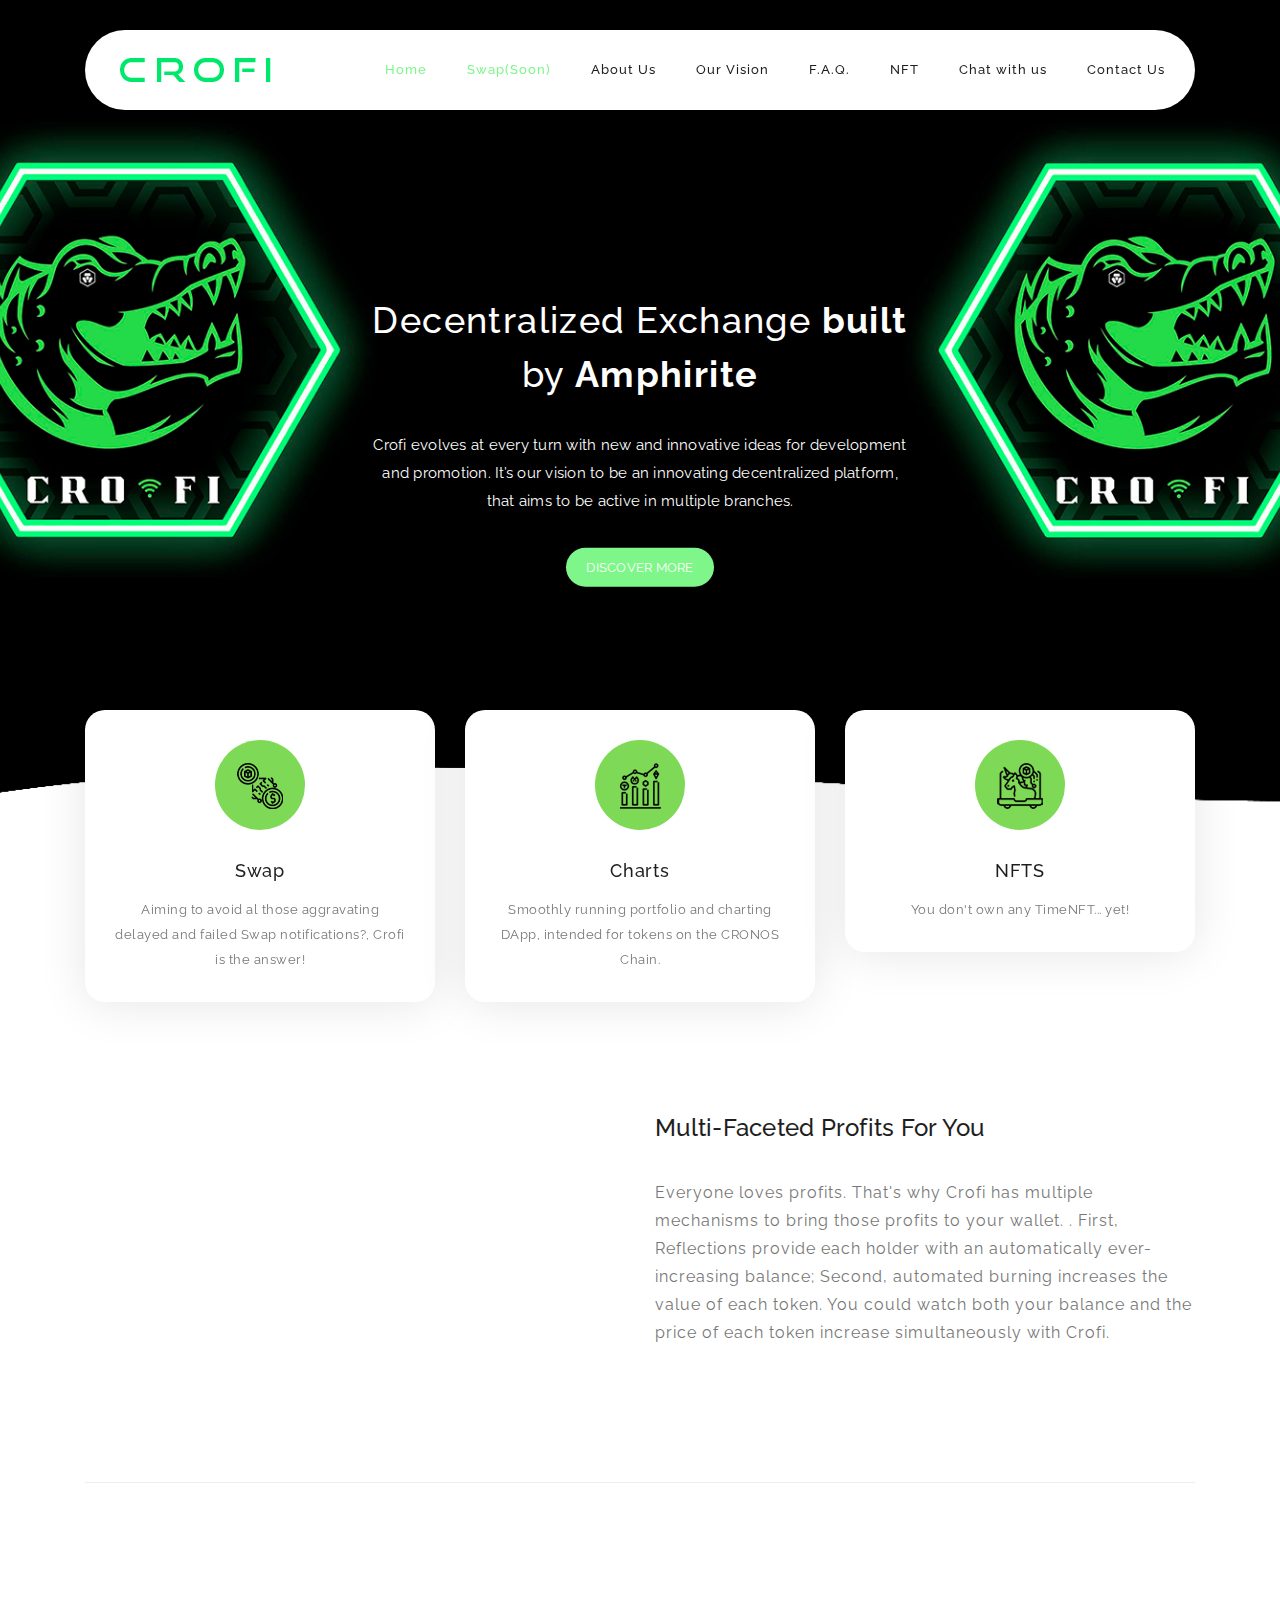
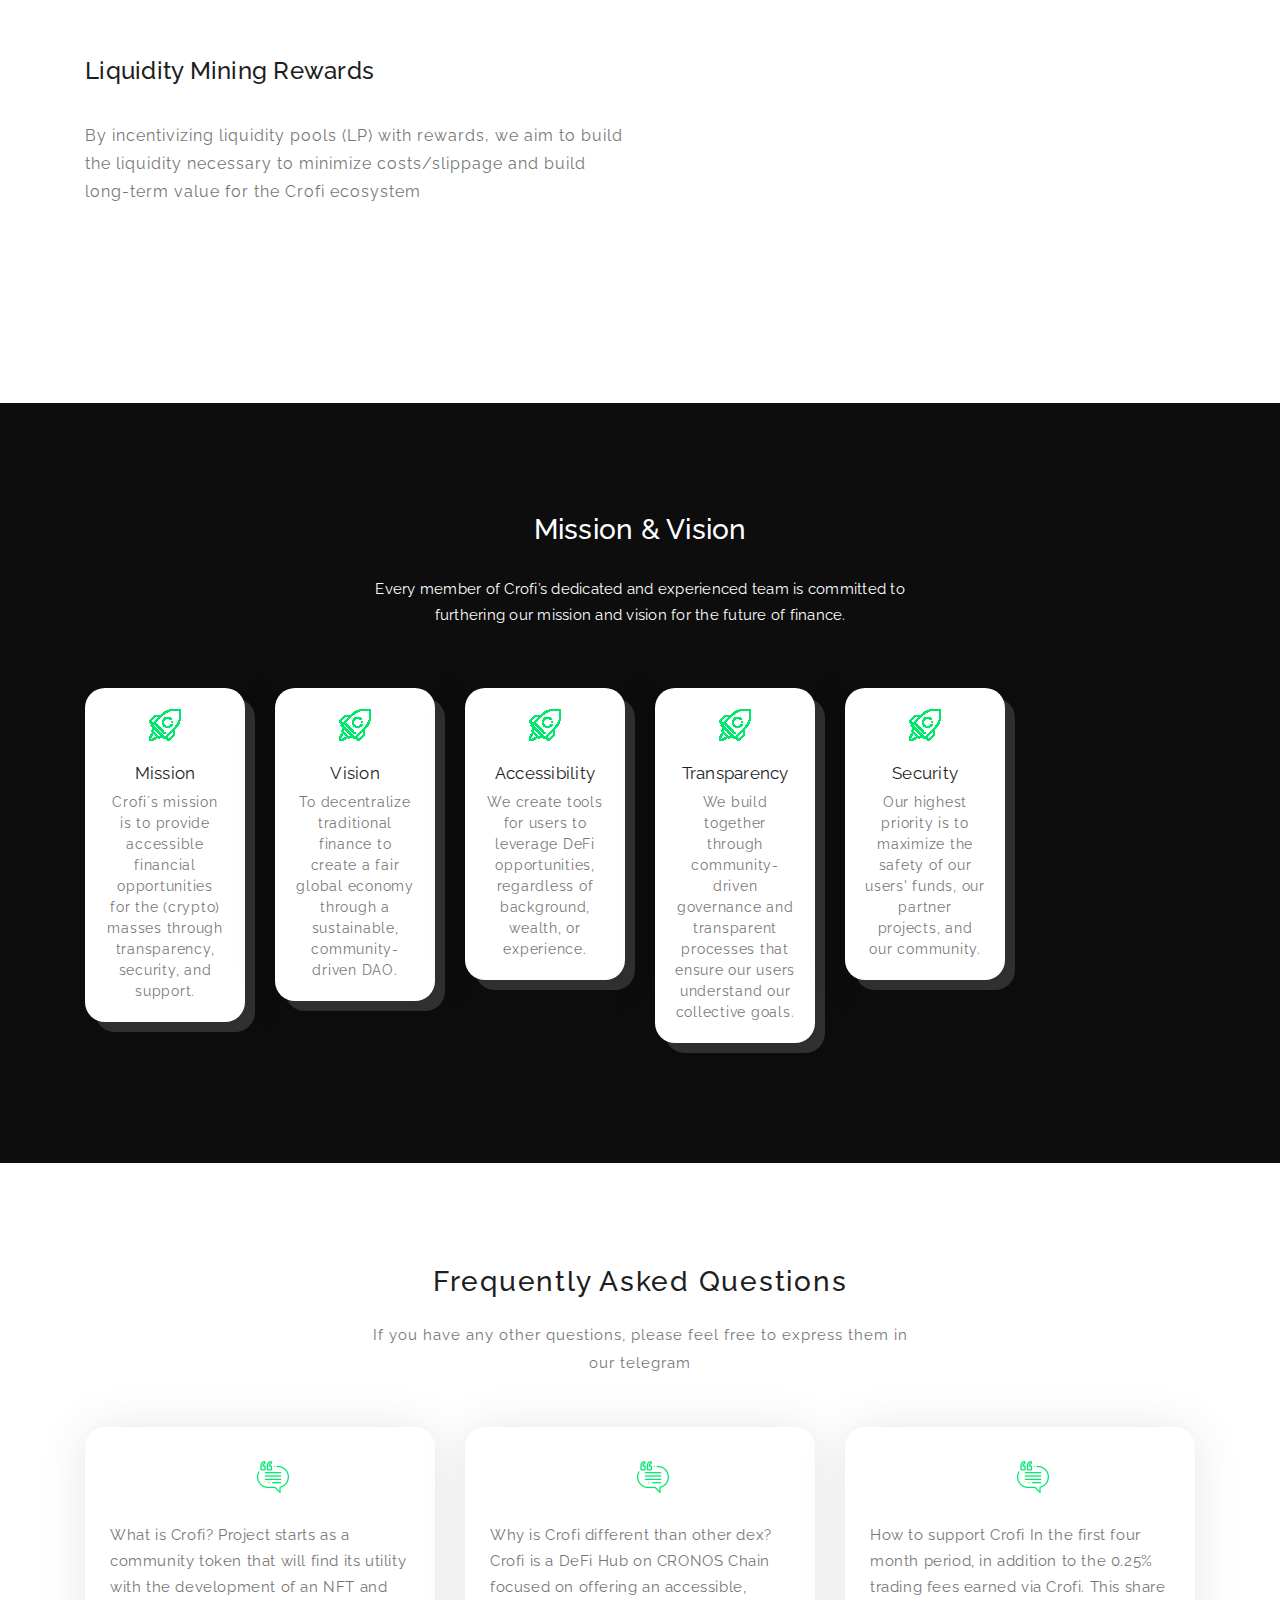
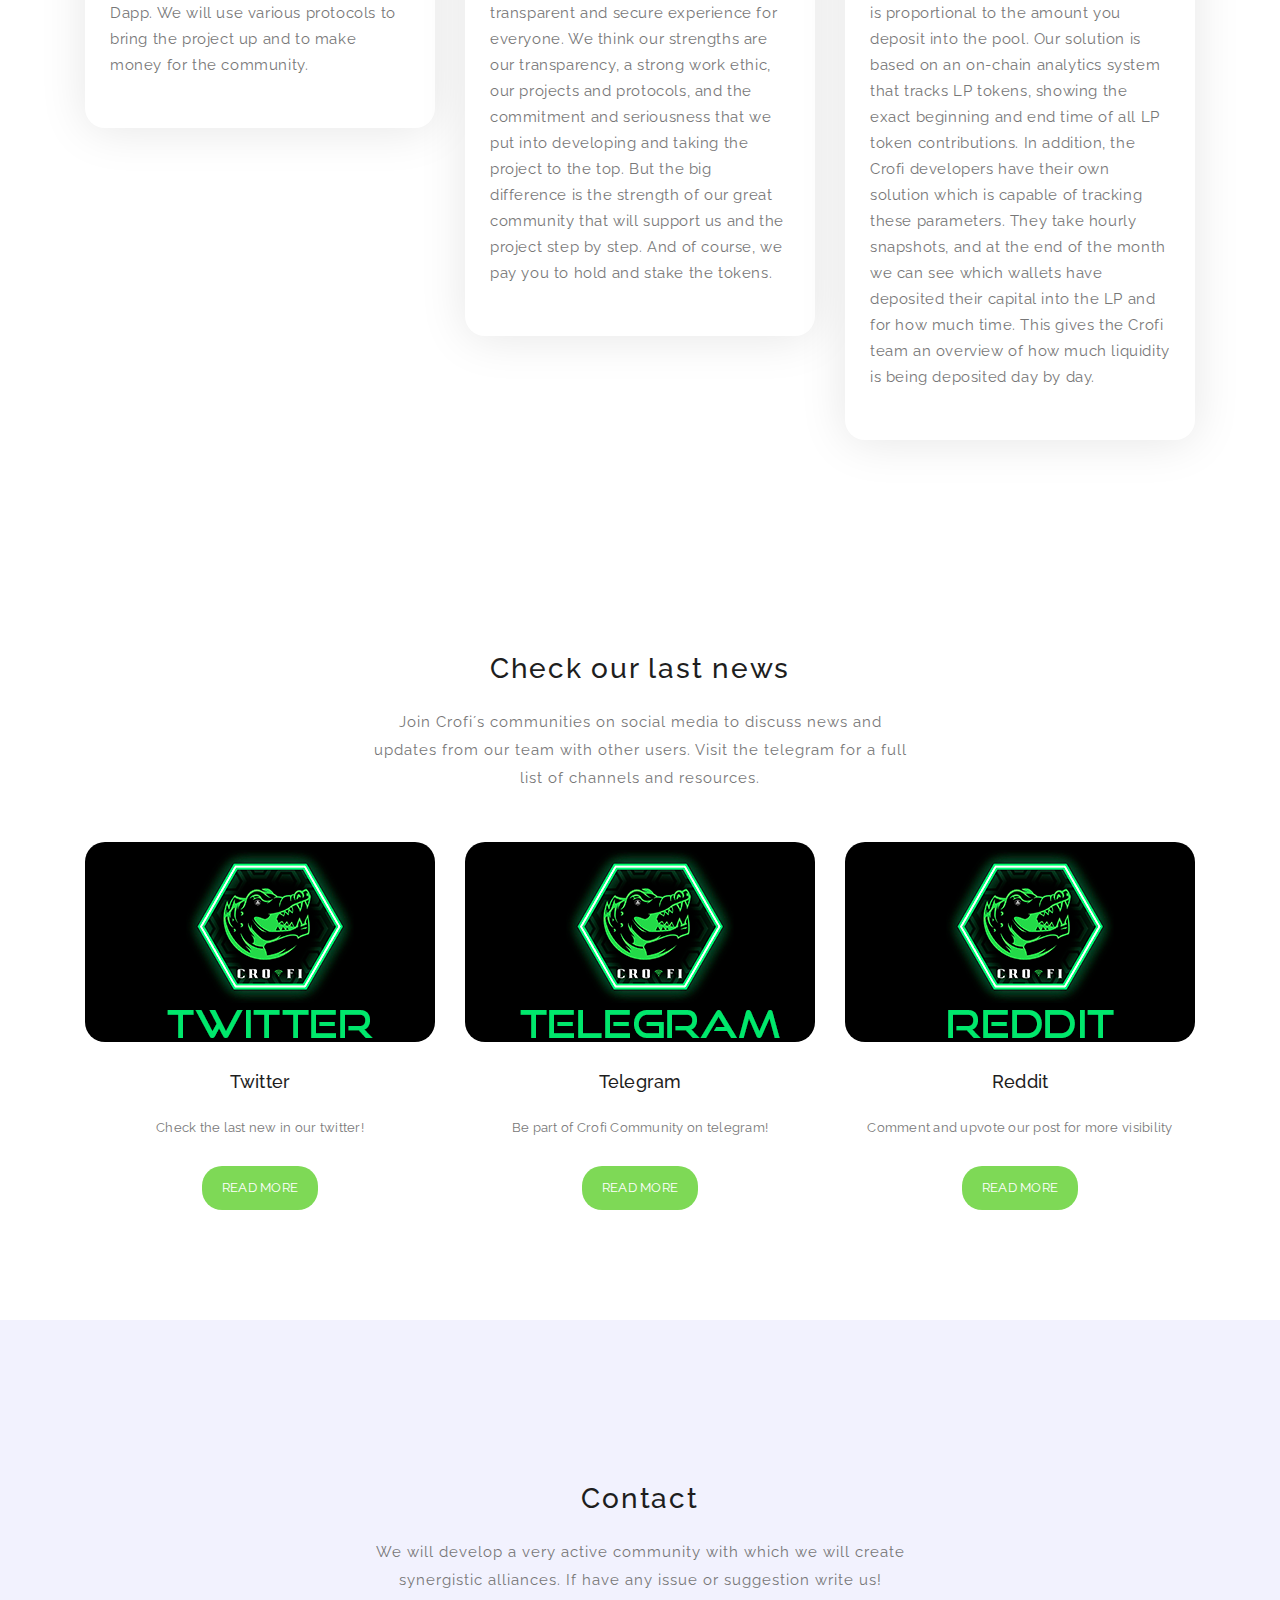
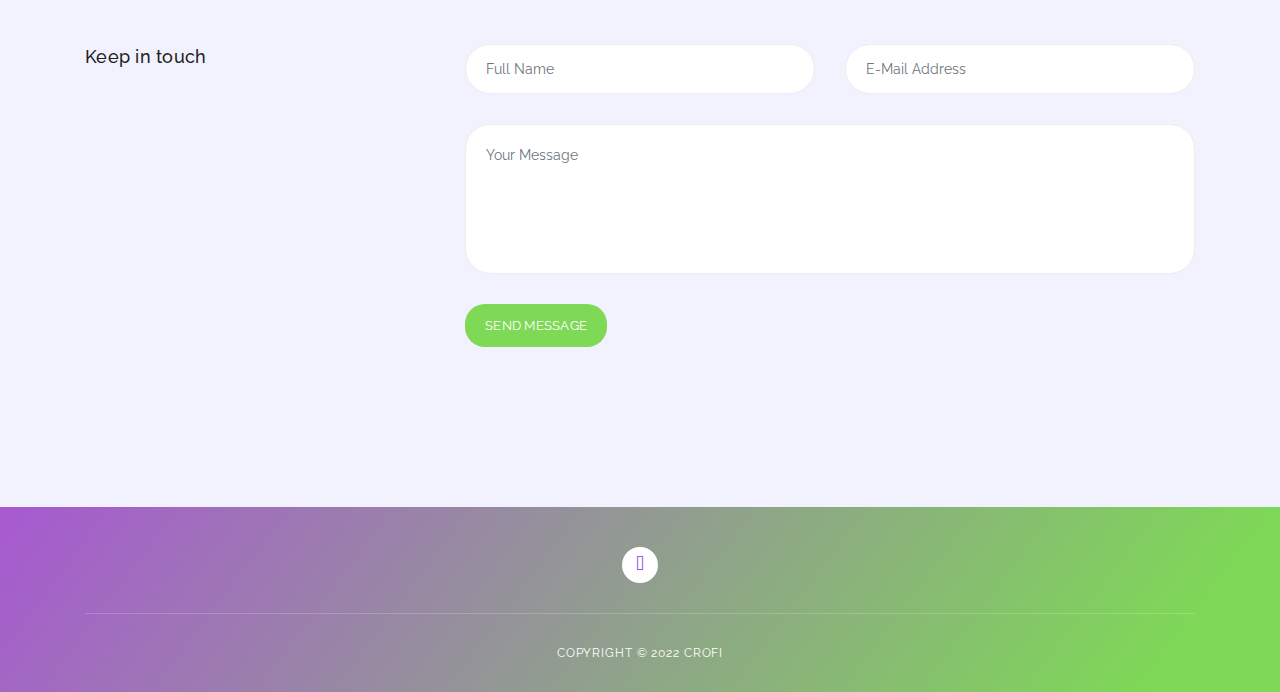
==== index.html @ 54e71025 "Add files via upload" ====
<!DOCTYPE html>
<html lang="en">

  <meta http-equiv="content-type" content="text/html;charset=UTF-8" />
<head>

    <meta charset="utf-8">
    <meta name="viewport" content="width=device-width, initial-scale=1, shrink-to-fit=no">
    <meta name="description" content="">
    <meta name="author" content="">
    <link href="https://fonts.googleapis.com/css?family=Raleway:100,300,400,500,700,900" rel="stylesheet">

    <title>CROFI $CRO DEFI HUB</title>

    <!-- Additional CSS Files -->
    <link rel="stylesheet" type="text/css" href="assets/css/bootstrap.min.css">

    <link rel="stylesheet" type="text/css" href="assets/css/font-awesome.css">

    <link rel="stylesheet" href="assets/css/templatemo-softy-pinko.css">

    </head>
    
    <body>
    
    <!-- ***** Preloader Start ***** -->
    <div id="preloader">
        <div class="jumper">
            <div></div>
            <div></div>
            <div></div>
        </div>
    </div>  
    <!-- ***** Preloader End ***** -->
    
    
    <!-- ***** Header Area Start ***** -->
    <header class="header-area header-sticky">
        <div class="container">
            <div class="row">
                <div class="col-12">
                    <nav class="main-nav">
                        <!-- ***** Logo Start ***** -->
                        <a href="#" class="logo">
                            <img src="assets/images/logo.png" alt="Softy Pinko"/>
                        </a>
                        <!-- ***** Logo End ***** -->
                        <!-- ***** Menu Start ***** -->
                        <ul class="nav">
                            <li><a href="#welcome" class="active">Home</a></li>
							<li><a href="" class="active">Swap(Soon)</a></li>
                            <li><a href="#features">About Us</a></li>
                            <li><a href="#work-process">Our Vision</a></li>
                            <li><a href="#testimonials">F.A.Q.</a></li>
                            <li><a href="#blog">NFT</a></li>
							<li><a href="https://t.me/crofiofficial">Chat with us</a></li>
                            <li><a href="#contact-us">Contact Us</a></li>
                                                   </ul>
                        <a class='menu-trigger'>
                            <span>Menu</span>
                        </a>
                        <!-- ***** Menu End ***** -->
                    </nav>
                </div>
            </div>
        </div>
    </header>
    <!-- ***** Header Area End ***** -->

    <!-- ***** Welcome Area Start ***** -->
    <div class="welcome-area" id="welcome">

        <!-- ***** Header Text Start ***** -->
        <div class="header-text">
            <div class="container">
                <div class="row">
                    <div class="offset-xl-3 col-xl-6 offset-lg-2 col-lg-8 col-md-12 col-sm-12">
                        <h1>Decentralized Exchange <strong>built</strong><br>by <strong>Amphirite</strong></h1>
                        <p>Crofi evolves at every turn with new and innovative ideas for development and promotion.
                        It’s our vision to be an innovating decentralized platform, that aims to be active in multiple branches.</p>
                        <a href="#features" class="main-button-slider">Discover More</a>
                    </div>
                </div>
            </div>
        </div>
        <!-- ***** Header Text End ***** -->
    </div>
    <!-- ***** Welcome Area End ***** -->

    <!-- ***** Features Small Start ***** -->
    <section class="section home-feature">
        <div class="container">
            <div class="row">
                <div class="col-lg-12">
                    <div class="row">
                        <!-- ***** Features Small Item Start ***** -->
                        <div class="col-lg-4 col-md-6 col-sm-6 col-12" data-scroll-reveal="enter bottom move 50px over 0.6s after 0.2s">
                            <div class="features-small-item">
                                <div class="icon">
                                    <i><img src="assets/images/featured-item-01.png" alt=""></i>
                                </div>
                                <h5 class="features-title">Swap</h5>
                                <p>Aiming to avoid al those aggravating delayed and failed Swap notifications?, Crofi is the answer!</p>
                            </div>
                        </div>
                        <!-- ***** Features Small Item End ***** -->

                        <!-- ***** Features Small Item Start ***** -->
                        <div class="col-lg-4 col-md-6 col-sm-6 col-12" data-scroll-reveal="enter bottom move 50px over 0.6s after 0.4s">
                            <div class="features-small-item">
                                <div class="icon">
                                    <i><img src="assets/images/2.png" alt=""></i>
                                </div>
                                <h5 class="features-title">Charts</h5>
                                <p>Smoothly running portfolio and charting DApp, intended for tokens on the CRONOS Chain.</p>
                            </div>
                        </div>
                        <!-- ***** Features Small Item End ***** -->

                        <!-- ***** Features Small Item Start ***** -->
                        <div class="col-lg-4 col-md-6 col-sm-6 col-12" data-scroll-reveal="enter bottom move 50px over 0.6s after 0.6s">
                            <div class="features-small-item">
                                <div class="icon">
                                    <i><img src="assets/images/featured-item-03.png" alt=""></i>
                                </div>
                                <h5 class="features-title">NFTS</h5>
                                <p>You don't own any TimeNFT... yet!</p>
                            </div>
                        </div>
                        <!-- ***** Features Small Item End ***** -->
                    </div>
                </div>
            </div>
        </div>
    </section>
    <!-- ***** Features Small End ***** -->

    <!-- ***** Features Big Item Start ***** -->
    <section class="section padding-top-70 padding-bottom-0" id="features">
        <div class="container">
            <div class="row">
                <div class="col-lg-5 col-md-12 col-sm-12 align-self-center" data-scroll-reveal="enter left move 30px over 0.6s after 0.4s">
                    <img src="assets/images/left-image.png" class="rounded img-fluid d-block mx-auto" alt="App">
                </div>
                <div class="col-lg-1"></div>
                <div class="col-lg-6 col-md-12 col-sm-12 align-self-center mobile-top-fix">
                    <div class="left-heading">
                        <h2 class="section-title">Multi-Faceted Profits For You</h2>
                    </div>
                    <div class="left-text">
                        <p>Everyone loves profits.
                            That's why Crofi has multiple mechanisms to bring those profits to your wallet. .
                            First, Reflections provide each holder with an automatically ever-increasing balance; Second, automated burning increases the value of each token. You could watch both your balance and the price of each token increase simultaneously with Crofi.</p>
                    </div>
                </div>
            </div>
            <div class="row">
                <div class="col-lg-12">
                    <div class="hr"></div>
                </div>
            </div>
        </div>
    </section>
    <!-- ***** Features Big Item End ***** -->

    <!-- ***** Features Big Item Start ***** -->
    <section class="section padding-bottom-100">
        <div class="container">
            <div class="row">
                <div class="col-lg-6 col-md-12 col-sm-12 align-self-center mobile-bottom-fix">
                    <div class="left-heading">
                        <h2 class="section-title">Liquidity Mining Rewards</h2>
                    </div>
                    <div class="left-text">
                        <p>By incentivizing liquidity pools (LP) with rewards, we aim to build the liquidity necessary to minimize costs/slippage and build long-term value for the Crofi ecosystem</p>
                    </div>
                </div>
                <div class="col-lg-1"></div>
                <div class="col-lg-5 col-md-12 col-sm-12 align-self-center mobile-bottom-fix-big" data-scroll-reveal="enter right move 30px over 0.6s after 0.4s">
                    <img src="assets/images/right-image.png" class="rounded img-fluid d-block mx-auto" alt="App">
                </div>
            </div>
        </div>
    </section>
    <!-- ***** Features Big Item End ***** -->

    <!-- ***** Home Parallax Start ***** -->
    <section class="mini" id="work-process">
        <div class="mini-content">
            <div class="container">
                <div class="row">
                    <div class="offset-lg-3 col-lg-6">
                        <div class="info">
                            <h1>Mission & Vision</h1>
                            <p>Every member of Crofi’s dedicated and experienced team is committed to furthering our mission and vision for the future of finance. </p>
                        </div>
                    </div>
                </div>

                <!-- ***** Mini Box Start ***** -->
                <div class="row">
                    <div class="col-lg-2 col-md-3 col-sm-6 col-6">
                        <a href="#" class="mini-box">
                            <i><img src="assets/images/work-process-item-01.png" alt=""></i>
                            <strong>Mission</strong>
                            <span>Crofi´s mission is to provide accessible financial opportunities for the (crypto) masses through transparency, security, and support. </span>
                        </a>
                    </div>
                    <div class="col-lg-2 col-md-3 col-sm-6 col-6">
                        <a href="#" class="mini-box">
                            <i><img src="assets/images/work-process-item-01.png" alt=""></i>
                            <strong>Vision</strong>
                            <span>To decentralize traditional finance to create a fair global economy through a sustainable, community-driven DAO. </span>
                        </a>
                    </div>
                    <div class="col-lg-2 col-md-3 col-sm-6 col-6">
                        <a href="#" class="mini-box">
                            <i><img src="assets/images/work-process-item-01.png" alt=""></i>
                            <strong>Accessibility</strong>
                            <span>We create tools for users to leverage DeFi opportunities, regardless of background, wealth, or experience.</span>
                        </a>
                    </div>
                    <div class="col-lg-2 col-md-3 col-sm-6 col-6">
                        <a href="#" class="mini-box">
                            <i><img src="assets/images/work-process-item-01.png" alt=""></i>
                            <strong>Transparency</strong>
                            <span>We build together through community-driven governance and transparent processes that ensure our users understand our collective goals.</span>
                        </a>
                    </div>
                    <div class="col-lg-2 col-md-3 col-sm-6 col-6">
                        <a href="#" class="mini-box">
                            <i><img src="assets/images/work-process-item-01.png" alt=""></i>
                            <strong>Security</strong>
                            <span>Our highest priority is to maximize the safety of our users' funds, our partner projects, and our community.</span>
                        </a>
                    </div>
                </div>
                <!-- ***** Mini Box End ***** -->
            </div>
        </div>
    </section>
    <!-- ***** Home Parallax End ***** -->

    <!-- ***** Testimonials Start ***** -->
    <section class="section" id="testimonials">
        <div class="container">
            <!-- ***** Section Title Start ***** -->
            <div class="row">
                <div class="col-lg-12">
                    <div class="center-heading">
                        <h2 class="section-title">Frequently Asked Questions</h2>
                    </div>
                </div>
                <div class="offset-lg-3 col-lg-6">
                    <div class="center-text">
                        <p>If you have any other questions, please feel free to express them in our telegram</p>
                    </div>
                </div>
            </div>
            <!-- ***** Section Title End ***** -->

            <div class="row">
                <!-- ***** Testimonials Item Start ***** -->
                <div class="col-lg-4 col-md-6 col-sm-12">
                    <div class="team-item">
                        <div class="team-content">
                            <i><img src="assets/images/testimonial-icon.png" alt=""></i>
                            <p>What is Crofi?
                            Project starts as a community token that will find its utility with the development of an NFT and Dapp.
                            We will use various protocols to bring the project up and to make money for the community.
                            </p>
                        </div>
                    </div>
                </div>
                <!-- ***** Testimonials Item End ***** -->
                
                <!-- ***** Testimonials Item Start ***** -->
                <div class="col-lg-4 col-md-6 col-sm-12">
                    <div class="team-item">
                        <div class="team-content">
                            <i><img src="assets/images/testimonial-icon.png" alt=""></i>
                            <p>Why is Crofi different than other dex?
                            Crofi is a DeFi Hub on CRONOS Chain focused on offering an accessible, transparent and secure experience for everyone.
                            We think our strengths are our transparency, a strong work ethic, our projects and protocols, and the commitment and seriousness that we put into developing and taking the project to the top. But the big difference is the strength of our great community that will support us and the project step by step. And of course, we pay you to hold and stake the tokens.</p>
                        </div>
                    </div>
                </div>
                <!-- ***** Testimonials Item End ***** -->
                
                <!-- ***** Testimonials Item Start ***** -->
                <div class="col-lg-4 col-md-6 col-sm-12">
                    <div class="team-item">
                        <div class="team-content">
                            <i><img src="assets/images/testimonial-icon.png" alt=""></i>
                            <p>How to support Crofi
                            In the first four month period, in addition to the 0.25% trading fees earned via Crofi. This share is proportional to the amount you deposit into the pool.
Our solution is based on an on-chain analytics system that tracks LP tokens, showing the exact beginning and end time of all LP token contributions.
In addition, the Crofi developers have their own solution which is capable of tracking these parameters.
They take hourly snapshots, and at the end of the month we can see which wallets have deposited their capital into the LP and for how much time.
This gives the Crofi team an overview of how much liquidity is being deposited day by day.
                            </p>
                        </div>
                    </div>
                </div>
                <!-- ***** Testimonials Item End ***** -->
            </div>
        </div>
    </section>
    <!-- ***** Testimonials End ***** -->


    <!-- ***** Counter Parallax Start ***** 
    <section class="counter">
        <div class="content">
            <div class="container">
                <div class="row">
                    <div class="col-lg-3 col-md-6 col-sm-12">
                        <div class="count-item decoration-bottom">
                            <strong>14000</strong>
                            <span>and more transactions on day 1</span>
                        </div>
                    </div>
                    <div class="col-lg-3 col-md-6 col-sm-12">
                        <div class="count-item decoration-top">
                            <strong>3700</strong>
                            <span>and more Users Daily launch</span>
                        </div>
                    </div>
                    <div class="col-lg-3 col-md-6 col-sm-12">
                        <div class="count-item decoration-bottom">
                            <strong>100</strong>
                            <span>and more supported projects</span>
                        </div>
                    </div>
                    <div class="col-lg-3 col-md-6 col-sm-12">
                        <div class="count-item">
                            <strong>49</strong>
                            <span>LP creted</span>
                        </div>
                    </div>
                </div>
            </div>
        </div>
    </section> -->
    <!-- ***** Counter Parallax End ***** -->   

    <!-- ***** Blog Start ***** -->
    <section class="section" id="blog">
        <div class="container">
            <!-- ***** Section Title Start ***** -->
            <div class="row">
                <div class="col-lg-12">
                    <div class="center-heading">
                        <h2 class="section-title">Check our last news</h2>
                    </div>
                </div>
                <div class="offset-lg-3 col-lg-6">
                    <div class="center-text">
                        <p>Join Crofi´s communities on social media to discuss news and updates from our team with other users. Visit the telegram for a full list of channels and resources.</p>
                    </div>
                </div>
            </div>
            <!-- ***** Section Title End ***** -->

            <div class="row">
                <div class="col-lg-4 col-md-6 col-sm-12">
                    <div class="blog-post-thumb">
                        <div class="img">
                            <img src="assets/images/blog-item-01.png" alt="">
                        </div>
                        <div class="blog-content">
                            <h3>
                                <a href="#">Twitter</a>
                            </h3>
                            <div class="text">
                               Check the last new in our twitter!
                            </div>
                            <a href="#" class="main-button">Read More</a>
                        </div>
                    </div>
                </div>
                <div class="col-lg-4 col-md-6 col-sm-12">
                    <div class="blog-post-thumb">
                        <div class="img">
                            <img src="assets/images/blog-item-02.png" alt="">
                        </div>
                        <div class="blog-content">
                            <h3>
                                <a href="#">Telegram</a>
                            </h3>
                            <div class="text">
                                Be part of Crofi Community on telegram!
                            </div>
                            <a href="#" class="main-button">Read More</a>
                        </div>
                    </div>
                </div>
                <div class="col-lg-4 col-md-6 col-sm-12">
                    <div class="blog-post-thumb">
                        <div class="img">
                            <img src="assets/images/blog-item-03.png" alt="">
                        </div>
                        <div class="blog-content">
                            <h3>
                                <a href="#">Reddit</a>
                            </h3>
                            <div class="text">
                                Comment and upvote our post for more visibility
                            </div>
                            <a href="#" class="main-button">Read More</a>
                        </div>
                    </div>
                </div>
            </div>
        </div>
    </section>
    <!-- ***** Blog End ***** -->

    <!-- ***** Contact Us Start ***** -->
    <section class="section colored" id="contact-us">
        <div class="container">
            <!-- ***** Section Title Start ***** -->
            <div class="row">
                <div class="col-lg-12">
                    <div class="center-heading">
                        <h2 class="section-title">Contact</h2>
                    </div>
                </div>
                <div class="offset-lg-3 col-lg-6">
                    <div class="center-text">
                        <p>We will develop a very active community with which we will create synergistic alliances. If have any issue or suggestion write us!
                        </p>
                    </div>
                </div>
            </div>
            <!-- ***** Section Title End ***** -->

            <div class="row">
                <!-- ***** Contact Text Start ***** -->
                <div class="col-lg-4 col-md-6 col-sm-12">
                    <h5 class="margin-bottom-30">Keep in touch</h5>
                </div>
                <!-- ***** Contact Text End ***** -->

                <!-- ***** Contact Form Start ***** -->
                <div class="col-lg-8 col-md-6 col-sm-12">
                    <div class="contact-form">
                        <form id="contact" action="#" method="get">
                          <div class="row">
                            <div class="col-lg-6 col-md-12 col-sm-12">
                              <fieldset>
                                <input name="name" type="text" class="form-control" id="name" placeholder="Full Name" required="">
                              </fieldset>
                            </div>
                            <div class="col-lg-6 col-md-12 col-sm-12">
                              <fieldset>
                                <input name="email" type="email" class="form-control" id="email" placeholder="E-Mail Address" required="">
                              </fieldset>
                            </div>
                            <div class="col-lg-12">
                              <fieldset>
                                <textarea name="message" rows="6" class="form-control" id="message" placeholder="Your Message" required=""></textarea>
                              </fieldset>
                            </div>
                            <div class="col-lg-12">
                              <fieldset>
                                <button type="submit" id="form-submit" class="main-button">Send Message</button>
                              </fieldset>
                            </div>
                          </div>
                        </form>
                    </div>
                </div>
                <!-- ***** Contact Form End ***** -->
            </div>
        </div>
    </section>
    <!-- ***** Contact Us End ***** -->
    
    <!-- ***** Footer Start ***** -->
    <footer>
        <div class="container">
            <div class="row">
                <div class="col-lg-12 col-md-12 col-sm-12">
                    <ul class="social">
                        <li><a href="https://t.me/crofiofficial"><i class="fa fa-telegram"></i></a></li>
                        
                    </ul>
                </div>
            </div>
            <div class="row">
                <div class="col-lg-12">
                    <p class="copyright">Copyright &copy; 2022 CROFI </p>
                </div>
            </div>
        </div>
    </footer>
    
    <!-- jQuery -->
    <script src="assets/js/jquery-2.1.0.min.js"></script>

    <!-- Bootstrap -->
    <script src="assets/js/popper.js"></script>
    <script src="assets/js/bootstrap.min.js"></script>

    <!-- Plugins -->
    <script src="assets/js/scrollreveal.min.js"></script>
    <script src="assets/js/waypoints.min.js"></script>
    <script src="assets/js/jquery.counterup.min.js"></script>
    <script src="assets/js/imgfix.min.js"></script> 
    
    <!-- Global Init -->
    <script src="assets/js/custom.js"></script>

  </body>


</html>
---- assets/css/templatemo-softy-pinko.css ----
/*

Softy Pinko

https://templatemo.com/tm-535-softy-pinko

*/
/* ---------------------------------------------
Table of contents
------------------------------------------------
01. font & reset css
02. reset
03. global styles
04. header
05. welcome
06. features
07. team
08. pricing
09. blog
10. contact
11. footer
12. preloader

--------------------------------------------- */
/* 
---------------------------------------------
font & reset css
--------------------------------------------- 
*/
@import url("https://fonts.googleapis.com/css?family=Raleway:100,300,400,500,700,900");
/* 
---------------------------------------------
reset
--------------------------------------------- 
*/
html, body, div, span, applet, object, iframe, h1, h2, h3, h4, h5, h6, p, blockquote, div
pre, a, abbr, acronym, address, big, cite, code, del, dfn, em, font, img, ins, kbd, q,
s, samp, small, strike, strong, sub, sup, tt, var, b, u, i, center, dl, dt, dd, ol, ul, li,
figure, header, nav, section, article, aside, footer, figcaption {
  margin: 0;
  padding: 0;
  border: 0;
  outline: 0;
}

.clearfix:after {
  content: ".";
  display: block;
  clear: both;
  visibility: hidden;
  line-height: 0;
  height: 0;
}

.clearfix {
  display: inline-block;
}

html[xmlns] .clearfix {
  display: block;
}

* html .clearfix {
  height: 1%;
}

ul, li {
  padding: 0;
  margin: 0;
  list-style: none;
}

header, nav, section, article, aside, footer, hgroup {
  display: block;
}

* {
  box-sizing: border-box;
}

html, body {
  font-family: "Raleway", sans-serif;
  font-weight: 400;
  background-color: #fff;
  font-size: 16px;
  -ms-text-size-adjust: 100%;
  -webkit-font-smoothing: antialiased;
  -moz-osx-font-smoothing: grayscale;
}

a {
  text-decoration: none !important;
}

h1, h2, h3, h4, h5, h6 {
  margin-top: 0px;
  margin-bottom: 0px;
}

ul {
  margin-bottom: 0px;
}

/* 
---------------------------------------------
global styles
--------------------------------------------- 
*/
html,
body {
  background: #fff;
  font-family: "Raleway", sans-serif;
}

::selection {
  background: #7ff689;
  color: #fff;
}

::-moz-selection {
  background: #7ff689;
  color: #fff;
}

.section {
  position: relative;
  padding-top: 100px;
  padding-bottom: 80px;
}

.section.colored {
  background: #f2f2fe;
}

.hr {
  bottom: 0px;
  width: 100%;
  height: 1px;
  margin-top: 100px;
  border-bottom: 1px solid #eee;
}

.left-heading.light .section-title {
  color: #ffffff;
}

.left-heading .section-title {
  font-weight: 500;
  font-size: 24px;
  line-height: 42px;
  color: #1e1e1e;
  letter-spacing: 0.25px;
  margin-bottom: 30px;
  position: relative;
}

.center-heading {
  text-align: center;
}

.center-heading .section-title {
  font-weight: 500;
  font-size: 28px;
  color: #1e1e1e;
  letter-spacing: 1.75px;
  line-height: 38px;
  margin-bottom: 20px;
}

.center-heading.colored .section-title {
  color: #ffffff;
}

.center-text {
  text-align: center;
  font-weight: 400;
  font-size: 16px;
  color: #777;
  line-height: 28px;
  letter-spacing: 1px;
  margin-bottom: 50px;
}

.center-text.colored {
  color: #fff;
}

.center-text p {
  font-size: 15px;
  color: #777;
  margin-bottom: 30px;
}

.left-text {
  font-weight: 400;
  font-size: 16px;
  color: #777;
  line-height: 28px;
  letter-spacing: 1px;
}

.left-text.light {
  color: #fff;
}

.left-text p {
  margin-bottom: 30px;
}

.left-text p.dark {
  color: #3B566E;
}

.padding-bottom-top-60 {
  padding-top: 60px !important;
  padding-bottom: 60px !important;
}

.padding-bottom-80 {
  padding-bottom: 80px !important;
}

.padding-bottom-100 {
  padding-bottom: 100px !important;
}

.border-bottom {
  border-bottom: 1px solid #eee !important;
}

.mbottom-30 {
  margin-bottom: 30px !important;
}

.align-self-center {
  -ms-flex-item-align: center !important;
  align-self: center !important;
}

.align-self-bottom {
  -ms-flex-item-align: flex-end !important;
  align-self: flex-end !important;
}

.padding-bottom-0 {
  padding-bottom: 0px !important;
}

.padding-top-0 {
  padding-top: 0px !important;
}

.padding-top-80 {
  padding-top: 80px !important;
}

.padding-top-70 {
  padding-top: 70px !important;
}

.padding-top-20 {
  padding-top: 20px !important;
}

.margin-bottom-0 {
  margin-bottom: 0px !important;
}

.margin-bottom-30 {
  margin-bottom: 30px !important;
}

.margin-top-30 {
  margin-top: 30px !important;
}

.margin-top-15 {
  margin-top: 15px !important;
}

.margin-bottom-45 {
  margin-bottom: 45px !important;
}

.margin-bottom-20 {
  margin-bottom: 20px !important;
}

.margin-bottom-60 {
  margin-bottom: 60px !important;
}

.margin-bottom-100 {
  margin-bottom: 100px !important;
}

@media (max-width: 991px) {
  html, body {
    overflow-x: hidden;
  }
  .mobile-top-fix {
    margin-top: 30px;
    margin-bottom: 0px;
  }
  .mobile-bottom-fix {
    margin-bottom: 30px;
  }
  .mobile-bottom-fix-big {
    margin-bottom: 60px;
  }
}

a.main-button-slider {
  font-size: 13px;
  border-radius: 20px;
  padding: 12px 20px;
  background-color: #7ff689;
  text-transform: uppercase;
  color: #fff;
  letter-spacing: 0.25px;
  -webkit-transition: all 0.3s ease 0s;
  -moz-transition: all 0.3s ease 0s;
  -o-transition: all 0.3s ease 0s;
  transition: all 0.3s ease 0s;
}

a.main-button-slider:hover {
  background-color: #7ed956;
}

a.main-button {
  font-size: 13px;
  border-radius: 20px;
  padding: 12px 20px;
  background-color: #7ed956;
  text-transform: uppercase;
  color: #fff;
  letter-spacing: 0.25px;
  -webkit-transition: all 0.3s ease 0s;
  -moz-transition: all 0.3s ease 0s;
  -o-transition: all 0.3s ease 0s;
  transition: all 0.3s ease 0s;
}

a.main-button:hover {
  background-color: #7ff689;
}

button.main-button {
  outline: none;
  border: none;
  cursor: pointer;
  font-size: 13px;
  border-radius: 20px;
  padding: 12px 20px;
  background-color: #7ed956;
  text-transform: uppercase;
  color: #fff;
  letter-spacing: 0.25px;
  -webkit-transition: all 0.3s ease 0s;
  -moz-transition: all 0.3s ease 0s;
  -o-transition: all 0.3s ease 0s;
  transition: all 0.3s ease 0s;
}

button.main-button:hover {
  background-color: #7ff689;
}


/* 
---------------------------------------------
header
--------------------------------------------- 
*/
.header-area {
  position: fixed;
  top: 30px;
  left: 0px;
  right: 0px;
  z-index: 100;
  height: 100px;
  -webkit-transition: all 0.3s ease 0s;
  -moz-transition: all 0.3s ease 0s;
  -o-transition: all 0.3s ease 0s;
  transition: all 0.3s ease 0s;
}

.header-area .main-nav {
  box-shadow: 0px 0px 15px rgba(0,0,0,0.1);
  border-radius: 40px;
  min-height: 80px;
  background: #fff;
}

.header-area .main-nav .logo {
  float: left;
  margin-top: 37px;
  -webkit-transition: all 0.3s ease 0s;
  -moz-transition: all 0.3s ease 0s;
  -o-transition: all 0.3s ease 0s;
  transition: all 0.3s ease 0s;
  margin-left: 30px;
}

.header-area .main-nav .logo img {
  -webkit-transition: all 0.3s ease 0s;
  -moz-transition: all 0.3s ease 0s;
  -o-transition: all 0.3s ease 0s;
  transition: all 0.3s ease 0s;
}

.header-area .main-nav .nav {
  float: right;
  margin-top: 27px;
  margin-left: 0px;
  margin-right: 30px;
  -webkit-transition: all 0.3s ease 0s;
  -moz-transition: all 0.3s ease 0s;
  -o-transition: all 0.3s ease 0s;
  transition: all 0.3s ease 0s;
  position: relative;
  z-index: 999;
}

.header-area .main-nav .nav li {
  padding-left: 20px;
  padding-right: 20px;
}

.header-area .main-nav .nav li:last-child {
  padding-right: 0px;
}

.header-area .main-nav .nav li a {
  display: block;
  font-weight: 500;
  font-size: 13px;
  color: #fff;
  -webkit-transition: all 0.3s ease 0s;
  -moz-transition: all 0.3s ease 0s;
  -o-transition: all 0.3s ease 0s;
  transition: all 0.3s ease 0s;
  height: 40px;
  line-height: 40px;
  border: transparent;
  letter-spacing: 1px;
}

.header-area .main-nav .nav li a:hover {
  color: #7ff689;
}

.header-area .main-nav .menu-trigger {
  cursor: pointer;
  display: block;
  position: absolute;
  top: 23px;
  width: 32px;
  height: 40px;
  text-indent: -9999em;
  z-index: 99;
  right: 40px;
  display: none;
}

.header-area .main-nav .menu-trigger span,
.header-area .main-nav .menu-trigger span:before,
.header-area .main-nav .menu-trigger span:after {
  -moz-transition: all 0.4s;
  -o-transition: all 0.4s;
  -webkit-transition: all 0.4s;
  transition: all 0.4s;
  background-color: #3B566E;
  display: block;
  position: absolute;
  width: 30px;
  height: 2px;
  left: 0;
}

.header-area .main-nav .menu-trigger span:before,
.header-area .main-nav .menu-trigger span:after {
  -moz-transition: all 0.4s;
  -o-transition: all 0.4s;
  -webkit-transition: all 0.4s;
  transition: all 0.4s;
  background-color: #3B566E;
  display: block;
  position: absolute;
  width: 30px;
  height: 2px;
  left: 0;
  width: 75%;
}

.header-area .main-nav .menu-trigger span:before,
.header-area .main-nav .menu-trigger span:after {
  content: "";
}

.header-area .main-nav .menu-trigger span {
  top: 16px;
}

.header-area .main-nav .menu-trigger span:before {
  -moz-transform-origin: 33% 100%;
  -ms-transform-origin: 33% 100%;
  -webkit-transform-origin: 33% 100%;
  transform-origin: 33% 100%;
  top: -10px;
  z-index: 10;
}

.header-area .main-nav .menu-trigger span:after {
  -moz-transform-origin: 33% 0;
  -ms-transform-origin: 33% 0;
  -webkit-transform-origin: 33% 0;
  transform-origin: 33% 0;
  top: 10px;
}

.header-area .main-nav .menu-trigger.active span,
.header-area .main-nav .menu-trigger.active span:before,
.header-area .main-nav .menu-trigger.active span:after {
  background-color: transparent;
  width: 100%;
}

.header-area .main-nav .menu-trigger.active span:before {
  -moz-transform: translateY(6px) translateX(1px) rotate(45deg);
  -ms-transform: translateY(6px) translateX(1px) rotate(45deg);
  -webkit-transform: translateY(6px) translateX(1px) rotate(45deg);
  transform: translateY(6px) translateX(1px) rotate(45deg);
  background-color: #3B566E;
}

.header-area .main-nav .menu-trigger.active span:after {
  -moz-transform: translateY(-6px) translateX(1px) rotate(-45deg);
  -ms-transform: translateY(-6px) translateX(1px) rotate(-45deg);
  -webkit-transform: translateY(-6px) translateX(1px) rotate(-45deg);
  transform: translateY(-6px) translateX(1px) rotate(-45deg);
  background-color: #3B566E;
}

.header-area.header-sticky {
  min-height: 80px;
}

.header-area.header-sticky .logo {
  margin-top: 25px;
}

.header-area.header-sticky .nav {
  margin-top: 20px !important;
}

.header-area.header-sticky .nav li a {
  color: #1e1e1e;
}

.header-area.header-sticky .nav li a.active {
  color: #7ff689;
}

@media (max-width: 1200px) {
  .header-area .main-nav .nav li {
    padding-left: 12px;
    padding-right: 12px;
  }
  .header-area .main-nav:before {
    display: none;
  }
}

@media (max-width: 991px) {
  .header-area {
    padding: 0px 15px;
    height: 80px;
    box-shadow: none;
    text-align: center;
  }
  .header-area .container {
    padding: 0px;
  }
  .header-area .logo {
    margin-top: 27px !important;
    margin-left: 30px;
  }
  .header-area .menu-trigger {
    display: block !important;
  }
  .header-area .main-nav {
    overflow: hidden;
  }
  .header-area .main-nav .nav {
    float: none;
    width: 100%;
    margin-top: 80px !important;
    display: none;
    -webkit-transition: all 0s ease 0s;
    -moz-transition: all 0s ease 0s;
    -o-transition: all 0s ease 0s;
    transition: all 0s ease 0s;
    margin-left: 0px;
  }
  .header-area .main-nav .nav li:first-child {
    border-top: 1px solid #eee;
  }
  .header-area .main-nav .nav li {
    width: 100%;
    background: #fff;
    border-bottom: 1px solid #eee;
    padding-left: 0px !important;
    padding-right: 0px !important;
  }
  .header-area .main-nav .nav li a {
    height: 50px !important;
    line-height: 50px !important;
    padding: 0px !important;
    border: none !important;
    background: #fff !important;
    color: #3B566E !important;
  }
  .header-area .main-nav .nav li a:hover {
    background: #eee !important;
  }
}

@media (min-width: 992px) {
  .header-area .main-nav .nav {
    display: flex !important;
  }
}

/* 
---------------------------------------------
welcome
--------------------------------------------- 
*/
.welcome-area {
  overflow: hidden;
  position: relative;
  display: flex;
  align-items: center;
  justify-content: center;
  background-image: url(../images/banner-bg.png);
  background-repeat: no-repeat;
  background-position: center center;
  background-size: cover; 
  height: 100vh;
}

.welcome-area .header-text {
  position: absolute;
  top: 50%;
  transform: translateY(-55%);
  text-align: center;
  width: 100%;
}

.welcome-area .header-text h1 {
  font-weight: 500;
  font-size: 36px;
  line-height: 54px;
  letter-spacing: 1.4px;
  margin-bottom: 30px;
  color: #fff;
}

.welcome-area .header-text p {
  font-weight: 400;
  font-size: 15px;
  color: #fff;
  line-height: 28px;
  letter-spacing: 0.25px;
  margin-bottom: 40px;
  position: relative;
}

@media (max-width: 991px) {
  .welcome-area .header-text {
    top: 65% !important;
    transform: perspective(1px) translateY(-60%) !important;
    text-align: center;
  }
  .welcome-area .header-text h1 {
    text-align: center;
    color: #fff;
    margin-bottom: 15px;
  }
  .welcome-area .header-text h1 span {
    color: #fff;
  }
  .welcome-area .header-text p {
    text-align: center;
    color: #fff;
    margin-bottom: 20px;
  }
}

@media (max-width: 820px) {
  .welcome-area .header-text {
    top: 65% !important;
    transform: perspective(1px) translateY(-60%) !important;
  }
   .welcome-area .header-text h1 {
    font-size: 22px;
    line-height: 30px;
    margin-bottom: 15px;
  }
  .welcome-area .header-text p {
    margin-bottom: 20px;
  }
}

@media (max-width: 765px) {
  .welcome-area {
    margin-bottom: 100px;
  }
  .welcome-area .header-text {
    top: 50% !important;
    transform: perspective(1px) translateY(-50%) !important;
    text-align: center;
  }
  .welcome-area .header-text .buttons {
    display: none;
  }
  .welcome-area .header-text h1 {
    font-weight: 600;
    font-size: 24px !important;
    line-height: 30px !important;
    margin-bottom: 30px !important;
  }
  .welcome-area .header-text h1 span {
    color: #fff;
  }
  .welcome-area .header-text p {
    text-align: center;
    color: #fff;
    font-size: 14px;
    line-height: 22px;
    margin-bottom: 40px;
  }
}


/* 
---------------------------------------------
features
--------------------------------------------- 
*/
.features-small-item {
  cursor: pointer;
  display: block;
  background: #FFFFFF;
  box-shadow: 0 2px 48px 0 rgba(0, 0, 0, 0.10);
  -webkit-border-radius: 20px;
  -moz-border-radius: 20px;
  border-radius: 20px;
  padding: 30px;
  text-align: center;
  -webkit-transition: all 0.3s ease 0s;
  -moz-transition: all 0.3s ease 0s;
  -o-transition: all 0.3s ease 0s;
  transition: all 0.3s ease 0s;
  position: relative;
  margin-bottom: 30px;
}

.features-small-item:hover .icon {
  background-color: #7ff689;
}

.features-small-item .icon {
  -webkit-transition: all 0.3s ease 0s;
  -moz-transition: all 0.3s ease 0s;
  -o-transition: all 0.3s ease 0s;
  transition: all 0.3s ease 0s;
  width: 90px;
  height: 90px;
  line-height: 90px;
  margin: auto;
  position: relative;
  margin-bottom: 30px;
  background: #7ed956;
  -webkit-border-radius: 50%;
  -moz-border-radius: 50%;
  border-radius: 50%;
}

.features-small-item .icon i {
  font-size: 18px;
  color: #fff;
}

.features-small-item .features-title {
  font-weight: 500;
  font-size: 18px;
  color: #1e1e1e;
  letter-spacing: 0.7px;
  margin-bottom: 15px;
  position: relative;
  z-index: 2;
}

.features-small-item p {
  font-weight: 400;
  font-size: 13px;
  color: #777;
  letter-spacing: 0.5px;
  line-height: 25px;
  position: relative;
  z-index: 2;
}

.features-small-item a {
  float: right;
  position: relative;
  z-index: 2;
}

.home-feature {
  padding-bottom: 0px;
  padding-top: 30px;
  margin-top: -220px;
  z-index: 9;
}

@media (max-width: 991px) {
  .home-feature {
    padding-bottom: 0px;
    padding-top: 0px;
    margin-top: 0px;
  }
}

/* 
---------------------------------------------
parallax & home seperator
--------------------------------------------- 
*/
.mini {
  min-height: 215px;
  overflow: hidden;
  position: relative;
  padding-top: 90px;
  padding-bottom: 90px;
}

.mini:before {
  content: '';
  position: absolute;
  width: 140%;
  height: 140%;
  opacity: .95;
  background-repeat: no-repeat;
  background-size: cover;
  background-position: center center;
  background-image: url(../images/work-process-bg.png);
  z-index: 2;
  top: -20%;
  left: -20%;
}

.mini .mini-content {
  position: relative;
  z-index: 3;
}

.mini .mini-content .info {
  text-align: center;
  color: #fff;
  padding-top: 20px;
  padding-bottom: 20px;
}

.mini .mini-content .info small {
  display: block;
  font-weight: 400;
  font-size: 13px;
  margin-bottom: 5px;
}

.mini .mini-content .info strong {
  font-weight: 700;
  font-size: 17px;
  margin-bottom: 40px;
  display: block;
}

.mini .mini-content .info h1 {
  color: #fff;
  font-weight: 500;
  font-size: 28px;
  letter-spacing: 0.25px;
  margin-bottom: 30px;
}

.mini .mini-content .info p {
  letter-spacing: 1px;
  margin-bottom: 40px;
  color: #fff;
  letter-spacing: 0.25px;
  line-height: 26px;
  font-weight: 400;
  font-size: 15px;
}

.mini .mini-content .info p span {
  text-decoration: underline;
}

.mini .mini-content .mini-box {
  display: block;
  background: #fff;
  padding: 20px;
  border-radius: 20px;
  box-shadow: 0 2px 48px 0 rgba(0, 0, 0, 0.08);
  margin-bottom: 30px;
  position: relative;
  -webkit-transition: all 0.3s ease 0s;
  -moz-transition: all 0.3s ease 0s;
  -o-transition: all 0.3s ease 0s;
  transition: all 0.3s ease 0s;
  text-align: center;
}

.mini .mini-content .mini-box:hover {
  margin-top: -10px;
}

.mini .mini-content .mini-box:before {
  content: '';
  position: absolute;
  z-index: -1;
  background: #fff;
  width: 100%;
  opacity: .15;
  height: 100%;
  bottom: -10px;
  left: 0px;
  right: -20px;
  margin: auto;
  border-radius: 20px;
}

.mini .mini-content .mini-box i {
  display: block;
  font-size: 20px;
  margin-bottom: 15px;
}

.mini .mini-content .mini-box span {
  display: block;
  font-weight: 400;
  font-size: 14px;
  color: #777;
  letter-spacing: .75px;
}

.mini .mini-content .mini-box strong {
  display: block;
  font-weight: 400;
  font-size: 17px;
  color: #1e1e1e;
  letter-spacing: 0.25px;
  margin-bottom: 5px;
  margin-top: 20px;
}

.counter {
  overflow: hidden;
  position: relative;
}

.counter:before {
  content: '';
  position: absolute;
  width: 140%;
  height: 140%;
  opacity: .90;
  background-image: url(../images/fun-facts-bg.png);
  background-repeat: no-repeat;
  background-size: cover;
  background-position: center center;
  z-index: 2;
  top: -20%;
  left: -20%;
}

.counter .content {
  position: relative;
  z-index: 3;
  width: 100%;
}

.counter .content .count-item {
  height: 340px;
  position: relative;
  float: left;
  width: 100%;
}

.counter .content .count-item.decoration-bottom {
  position: relative;
}

.counter .content .count-item.decoration-bottom:after {
  content: '';
  position: absolute;
  width: 70%;
  height: 32px;
  top: 160px;
  left: 70%;
  background: url(../images/circle-dec.png) center center no-repeat;
  -webkit-transition: all 0.3s ease 0s;
  -moz-transition: all 0.3s ease 0s;
  -o-transition: all 0.3s ease 0s;
  transition: all 0.3s ease 0s;
}

.counter .content .count-item.decoration-top {
  position: relative;
}

.counter .content .count-item.decoration-top:after {
  content: '';
  position: absolute;
  width: 70%;
  height: 32px;
  top: 140px;
  left: 70%;
  background: url(../images/circle-dec.png) center center no-repeat;
  -webkit-transition: all 0.3s ease 0s;
  -moz-transition: all 0.3s ease 0s;
  -o-transition: all 0.3s ease 0s;
  transition: all 0.3s ease 0s;
}

.counter .content .count-item:hover strong {
  margin-top: 110px;
}

.counter .content .count-item strong {
  display: block;
  text-align: center;
  font-weight: 600;
  font-size: 36px;
  letter-spacing: 0.25px;
  margin-bottom: 10px;
  color: #fff;
  margin-top: 120px;
  -webkit-transition: all 0.3s ease 0s;
  -moz-transition: all 0.3s ease 0s;
  -o-transition: all 0.3s ease 0s;
  transition: all 0.3s ease 0s;
}

.counter .content .count-item span {
  display: block;
  text-align: center;
  color: #fff;
  font-weight: 500;
  font-size: 17px;
  letter-spacing: 0.25px;
}

@media (max-width: 991px) {
  .parallax {
    padding-top: 60px;
    padding-bottom: 60px;
    min-height: auto;
  }
  .parallax .content {
    position: relative !important;
    top: 0% !important;
    transform: perspective(1px) translateY(0%) !important;
  }
  .counter {
    padding-top: 60px;
    padding-bottom: 60px;
  }
  .counter .content {
    position: relative !important;
    top: 0% !important;
    transform: perspective(1px) translateY(0%) !important;
  }
  .counter .content .count-item {
    height: auto;
    padding-top: 20px;
    padding-bottom: 20px;
  }
  .counter .content .count-item:hover strong {
    margin-top: 0px;
  }
  .counter .content .count-item:before {
    display: none;
  }
  .counter .content .count-item:after {
    display: none;
  }
  .counter .content .count-item strong {
    margin-top: 0px;
  }
}

/* 
---------------------------------------------
team
--------------------------------------------- 
*/
.team-item {
  background: #fff;
  box-shadow: 0 2px 48px 0 rgba(0, 0, 0, 0.10);
  border-radius: 20px;
  position: relative;
  margin-bottom: 30px;
  padding-bottom: 25px;
}

.team-item:hover .team-content .team-info {
  margin-left: 30px;
}

.team-item i {
  display: block;
  margin-left: 25px;
  margin-top: 25px;
  font-size: 30px;
  color: #4E47DE;
  text-align: center;
}

.team-item .user-image {
  width: 60px;
  height: 60px;
  overflow: hidden;
  -webkit-border-radius: 100px;
  -moz-border-radius: 100px;
  border-radius: 100px;
  -webkit-transition: all 0.3s ease 0s;
  -moz-transition: all 0.3s ease 0s;
  -o-transition: all 0.3s ease 0s;
  transition: all 0.3s ease 0s;
  margin-left: 25px;
  float: left;
}

.team-item .team-content {
  text-align: left;
  overflow: hidden;
}

.team-item .team-content .team-info {
  float: left;
  margin-left: 20px;
  margin-top: 8px;
  -webkit-transition: all 0.3s ease 0s;
  -moz-transition: all 0.3s ease 0s;
  -o-transition: all 0.3s ease 0s;
  transition: all 0.3s ease 0s;
}

.team-item .team-content .team-info .user-name {
  display: block;
  font-weight: 400;
  font-size: 17px;
  color: #1e1e1e;
  letter-spacing: 0.25px;
  margin-bottom: 5px;
}

.team-item .team-content .team-info span {
  display: block;
  font-weight: 400;
  font-size: 15px;
  color: #7ff689;
  letter-spacing: 0.25px;
}

.team-item .team-content p {
  margin-top: 25px;
  padding-left: 25px;
  padding-right: 25px;
  margin-bottom: 25px;
  font-weight: 400;
  font-size: 15px;
  color: #777;
  letter-spacing: 0.6px;
  line-height: 26px;
}

/* 
---------------------------------------------
pricing
--------------------------------------------- 
*/
.pricing-item {
  background: #FFFFFF;
  box-shadow: 0 2px 48px 0 rgba(0, 0, 0, 0.1);
  border-radius: 20px;
  margin-bottom: 30px;
  margin-top: 20px;
  padding: 30px 0px 40px 0px;
}

.pricing-item.active .pricing-header {
  position: relative;
}

.pricing-item.active .pricing-header .pricing-title {
  color: #1e1e1e;
}

.pricing-item.active .pricing-body .price-wrapper {
  background-color: #7ff689;
}

.pricing-item.active .pricing-body .price-wrapper .currency {
  color: #fff;
}

.pricing-item.active .pricing-body .price-wrapper .price {
  color: #fff;
}

.pricing-item.active .pricing-body .price-wrapper .period {
  color: #fff;
}

.pricing-item .pricing-header {
  text-align: center;
  display: block;
  position: relative;
  padding-bottom: 10px;
}

.pricing-item .pricing-header .pricing-title {
  font-weight: 500;
  font-size: 17px;
  letter-spacing: 0.25px;
  color: #1e1e1e;
  width: 180px;
  height: 40px;
  line-height: 40px;
  left: 0px;
  right: 0px;
  margin: auto;
}

.pricing-item .pricing-body {
  margin-bottom: 40px;
}

.pricing-item .pricing-body .price-wrapper {
  text-align: center;
  padding-top: 20px;
  padding-bottom: 13px;
  background: #7ed956;
  width: 80%;
  margin: auto;
  margin-bottom: 40px;
  margin-top: 5px;
  border-radius: 20px;
}

.pricing-item .pricing-body .price-wrapper .currency {
  height: 47px;
  font-weight: 500;
  font-size: 32px;
  color: #fff;
  position: relative;
  top: -1px;
}

.pricing-item .pricing-body .price-wrapper .price {
  font-weight: 500;
  font-size: 28px;
  color: #fff;
}

.pricing-item .pricing-body .price-wrapper .period {
  font-weight: 400;
  font-size: 14px;
  color: #fff;
  display: block;
  letter-spacing: 0.88px;
}

.pricing-item .pricing-body .list li {
  text-align: center;
  margin-bottom: 12px;
  font-weight: 400;
  font-size: 13px;
  color: #7a7a7a;
  letter-spacing: 0.25px;
  text-decoration: line-through;
}

.pricing-item .pricing-body .list li.active {
  color: #7a7a7a;
  text-decoration: none;
}

.pricing-item .pricing-footer {
  text-align: center;
  margin-top: 50px;
}

/* 
---------------------------------------------
blog
--------------------------------------------- 
*/
.blog-post-thumb {
  text-align: center;
  margin-bottom: 30px;
}

.blog-post-thumb.big .img {
  height: 400px;
}

.blog-post-thumb .img {
  overflow: hidden;
  border-radius: 20px;
  position: relative;
  height: 200px;
}

.blog-post-thumb .blog-content {
  margin-top: -30px;
  padding-top: 50px;
}

.blog-post-thumb h3 {
  margin-bottom: 20px !important;
}

.blog-post-thumb h3 a {
  font-weight: 500;
  font-size: 18px;
  color: #1e1e1e;
  letter-spacing: 0.25px;
  line-height: 26px;
  -webkit-transition: all 0.3s ease 0s;
  -moz-transition: all 0.3s ease 0s;
  -o-transition: all 0.3s ease 0s;
  transition: all 0.3s ease 0s;
}

.blog-post-thumb h3 a:hover {
  color: #7ff689;
}

.blog-post-thumb .text {
  font-weight: 400;
  font-size: 13px;
  color: #777;
  letter-spacing: 0.26px;
  line-height: 26px;
  margin-bottom: 15px;
}

.blog-post-thumb .post-footer span {
  float: left;
  height: 30px;
  line-height: 30px;
  font-weight: 300;
  font-size: 14px;
  color: #777;
  padding-left: 30px;
}

.blog-post-thumb a.main-button  {
  margin-top: 10px;
  display: inline-block;
}

.blog-list .blog-post-thumb {
  text-align: left;
}


/* 
---------------------------------------------
contact
--------------------------------------------- 
*/

#contact-us {
  padding: 160px 0px;
}

#contact-us h5 {
  font-weight: 500;
  font-size: 18px;
  color: #1e1e1e;
  letter-spacing: 0.25px;
  line-height: 26px;
}

.contact-text {
  font-weight: 400;
  font-size: 14px;
  color: #6F8BA4;
  letter-spacing: 0.6px;
  line-height: 26px;
}

.contact-text p {
  margin-bottom: 28px;
}

.contact-form input,
.contact-form textarea {
  color: #777;
  font-size: 14px;
  border: 1px solid #eee;
  width: 100%;
  height: 50px;
  outline: none;
  padding-left: 20px;
  padding-right: 20px;
  border-radius: 25px;
  -webkit-appearance: none;
  -moz-appearance: none;
  appearance: none;
  margin-bottom: 30px;
}

.contact-form textarea {
  height: 150px;
  resize: none;
  padding: 20px;
}

/* 
---------------------------------------------
footer
--------------------------------------------- 
*/
footer {
  background-image: linear-gradient(127deg, #a759d1 0%, #7ed956 91%);
  padding-top: 30px;
}

footer .social {
  overflow: hidden;
  margin-top: 10px;
  text-align: center;
}

footer .social li {
  margin: 0px 10px;
  display: inline-block;
}

footer .social li a {
  color: #9d5bd9;
   text-align: center;
  background-color: #fff;
  width: 36px;
  height: 36px;
  line-height: 36px;
  border-radius: 50%;
  display: inline-block;
  font-size: 16px;
  -webkit-transition: all 0.3s ease 0s;
  -moz-transition: all 0.3s ease 0s;
  -o-transition: all 0.3s ease 0s;
  transition: all 0.3s ease 0s;
}

footer .social li a:hover {
  background-color: #7ff689;
  color: #fff;
}

footer .copyright {
  text-align: center;
  border-top: 1px solid rgba(250,250,250,0.2);
  margin-top: 30px;
  padding-top: 30px;
  padding-bottom: 30px;
  font-weight: 400;
  font-size: 12px;
  color: #fff;
  letter-spacing: 0.88px;
  text-transform: uppercase;
}

@media (max-width: 991px) {
  footer .text {
    margin-bottom: 30px;
  }
  footer h5 {
    margin-bottom: 15px;
  }
  footer .footer-nav {
    margin-bottom: 30px;
  }
}

/* 
---------------------------------------------
preloader
--------------------------------------------- 
*/
#preloader {
  overflow: hidden;
  background-image: linear-gradient(135deg, #a759d1 0%, #7ed956 100%);
  left: 0;
  right: 0;
  top: 0;
  bottom: 0;
  position: fixed;
  z-index: 9999;
  color: #fff;
}

#preloader .jumper {
  left: 0;
  top: 0;
  right: 0;
  bottom: 0;
  display: block;
  position: absolute;
  margin: auto;
  width: 50px;
  height: 50px;
}

#preloader .jumper > div {
  background-color: #fff;
  width: 10px;
  height: 10px;
  border-radius: 100%;
  -webkit-animation-fill-mode: both;
  animation-fill-mode: both;
  position: absolute;
  opacity: 0;
  width: 50px;
  height: 50px;
  -webkit-animation: jumper 1s 0s linear infinite;
  animation: jumper 1s 0s linear infinite;
}

#preloader .jumper > div:nth-child(2) {
  -webkit-animation-delay: 0.33333s;
  animation-delay: 0.33333s;
}

#preloader .jumper > div:nth-child(3) {
  -webkit-animation-delay: 0.66666s;
  animation-delay: 0.66666s;
}

@-webkit-keyframes jumper {
  0% {
    opacity: 0;
    -webkit-transform: scale(0);
    transform: scale(0);
  }
  5% {
    opacity: 1;
  }
  100% {
    -webkit-transform: scale(1);
    transform: scale(1);
    opacity: 0;
  }
}

@keyframes jumper {
  0% {
    opacity: 0;
    -webkit-transform: scale(0);
    transform: scale(0);
  }
  5% {
    opacity: 1;
  }
  100% {
    opacity: 0;
  }
}
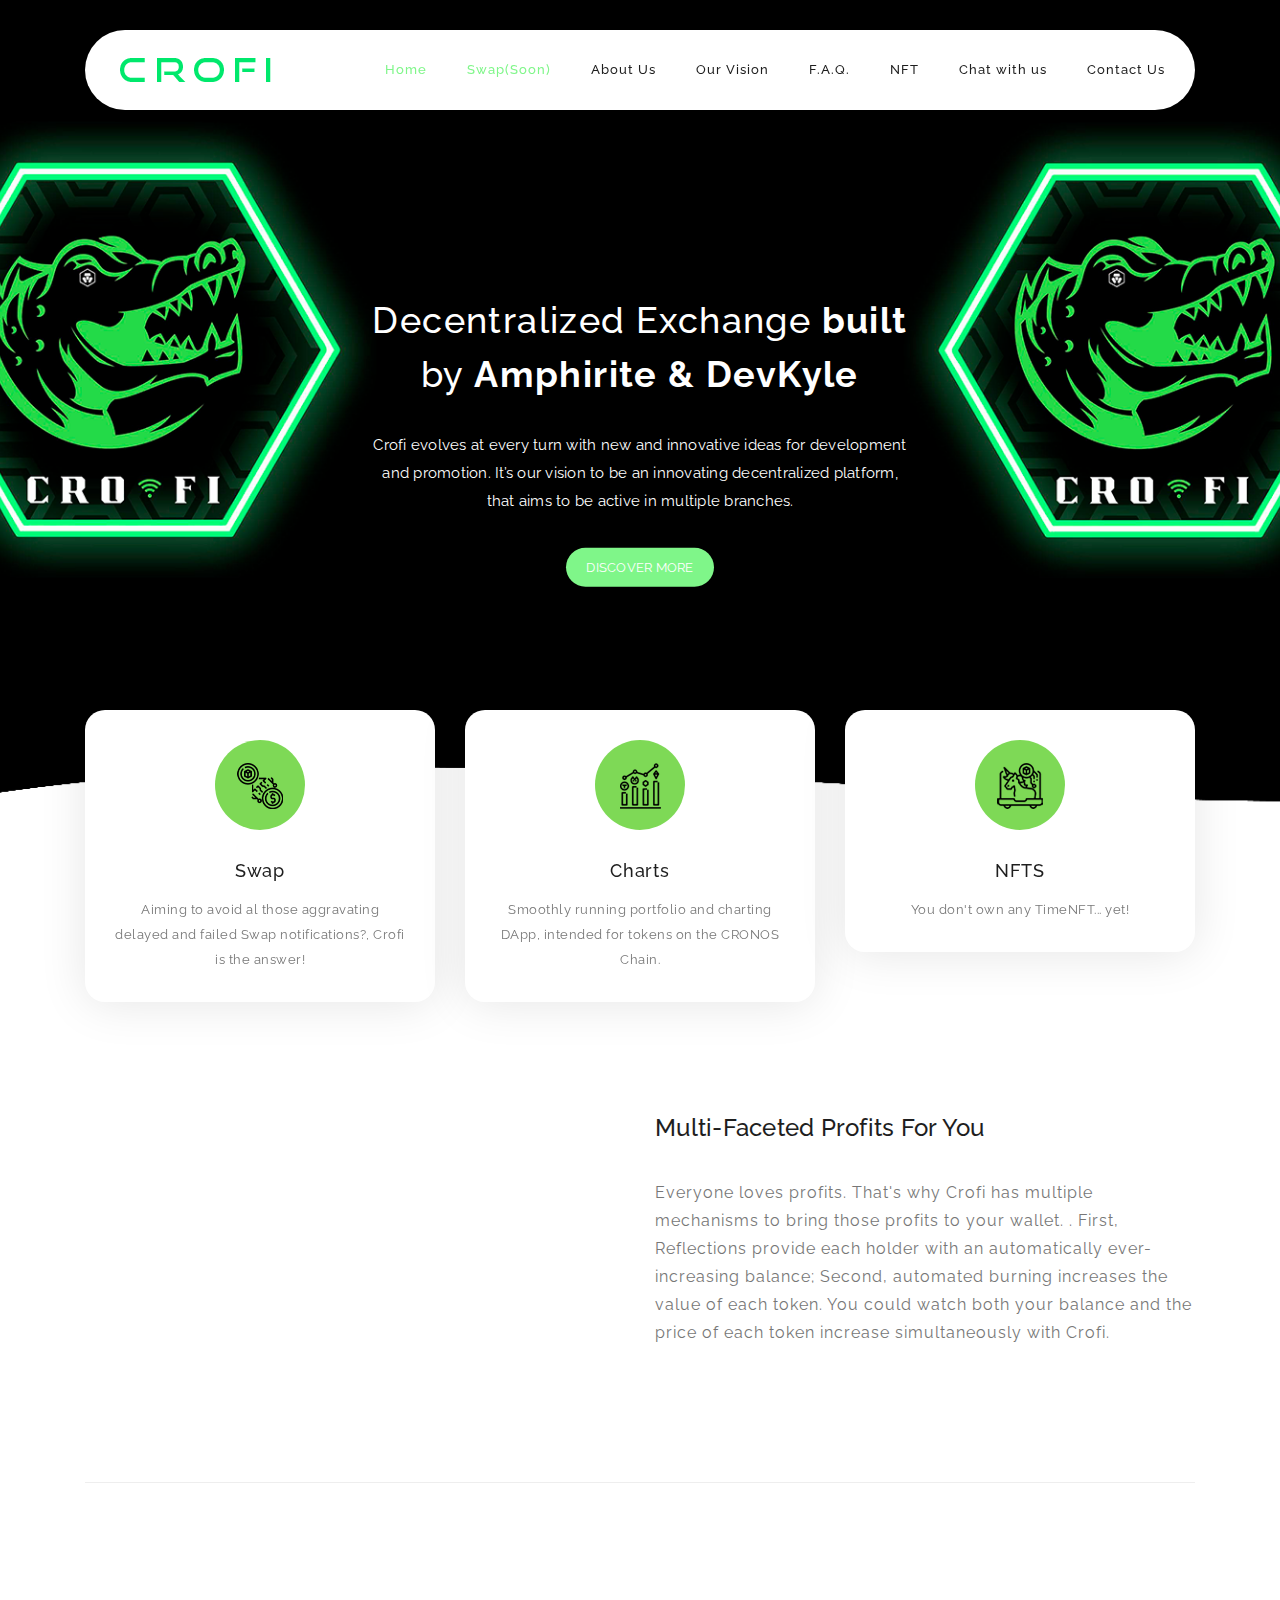
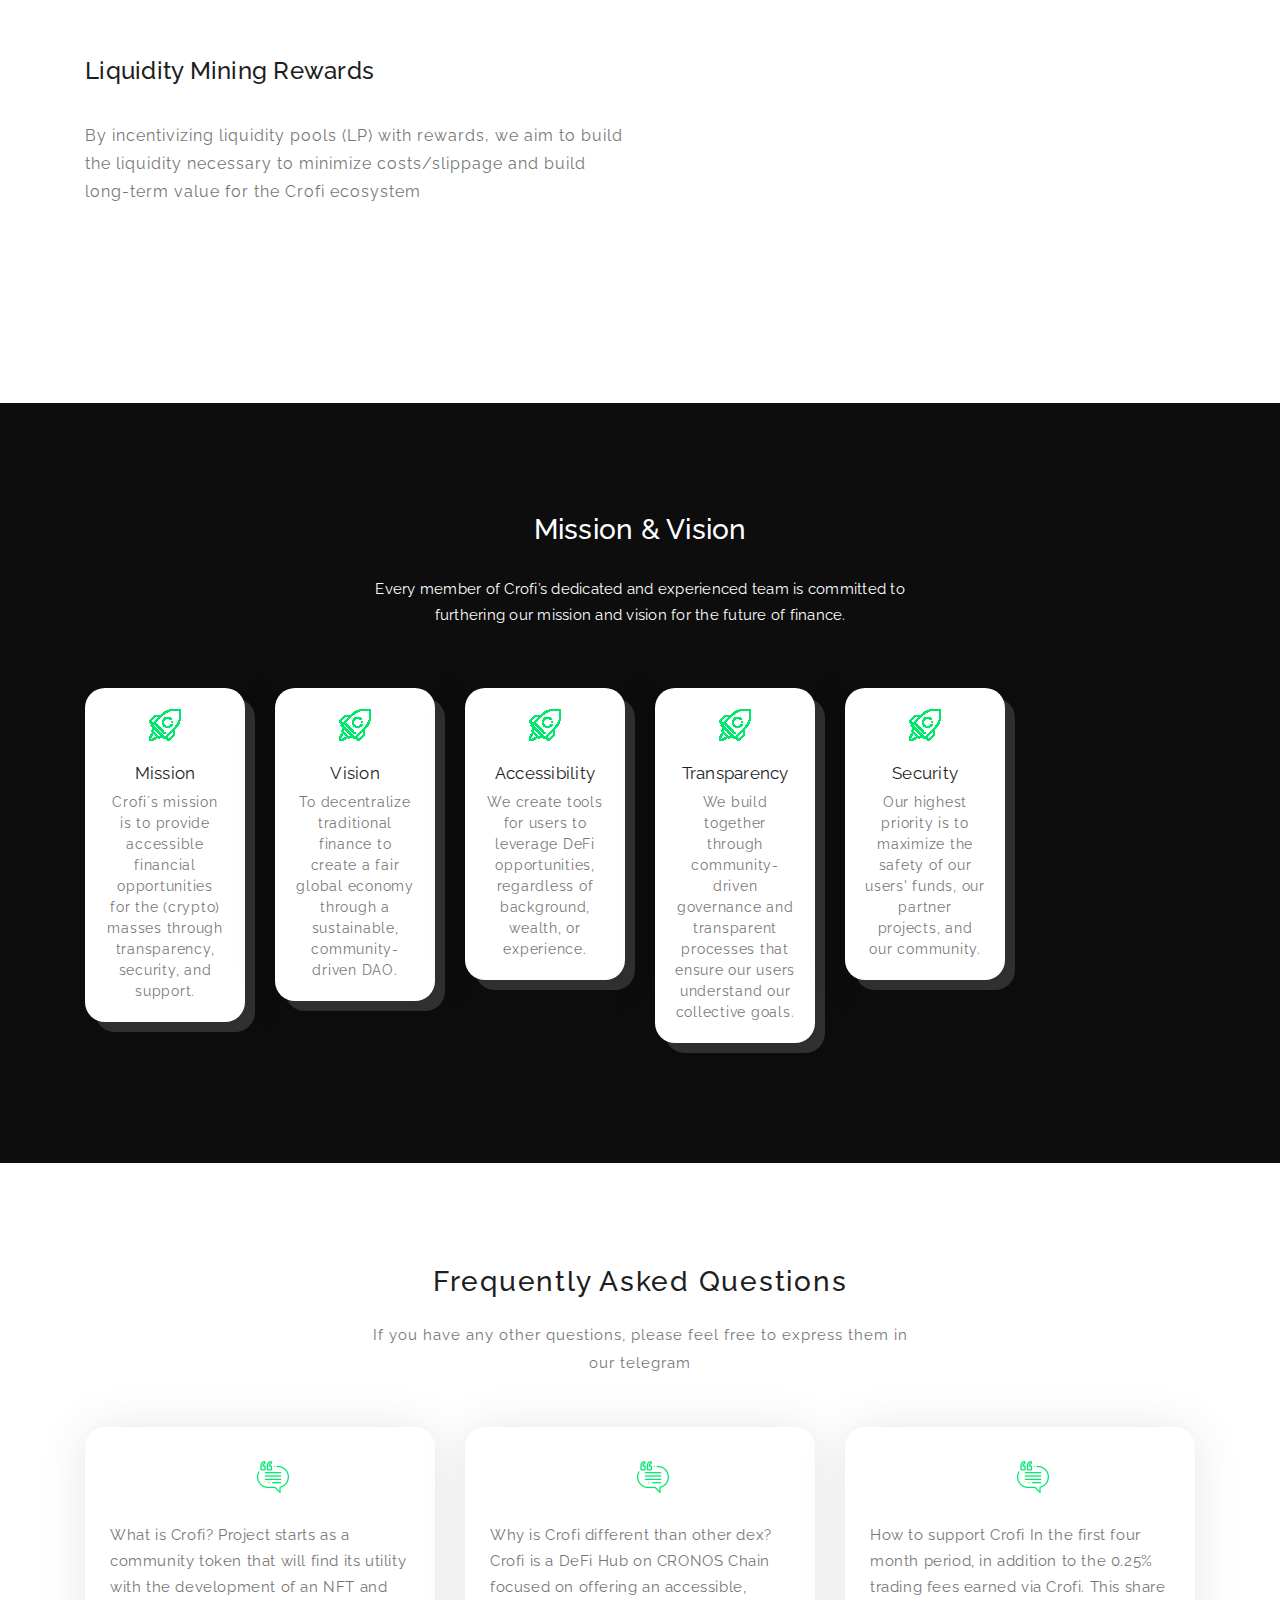
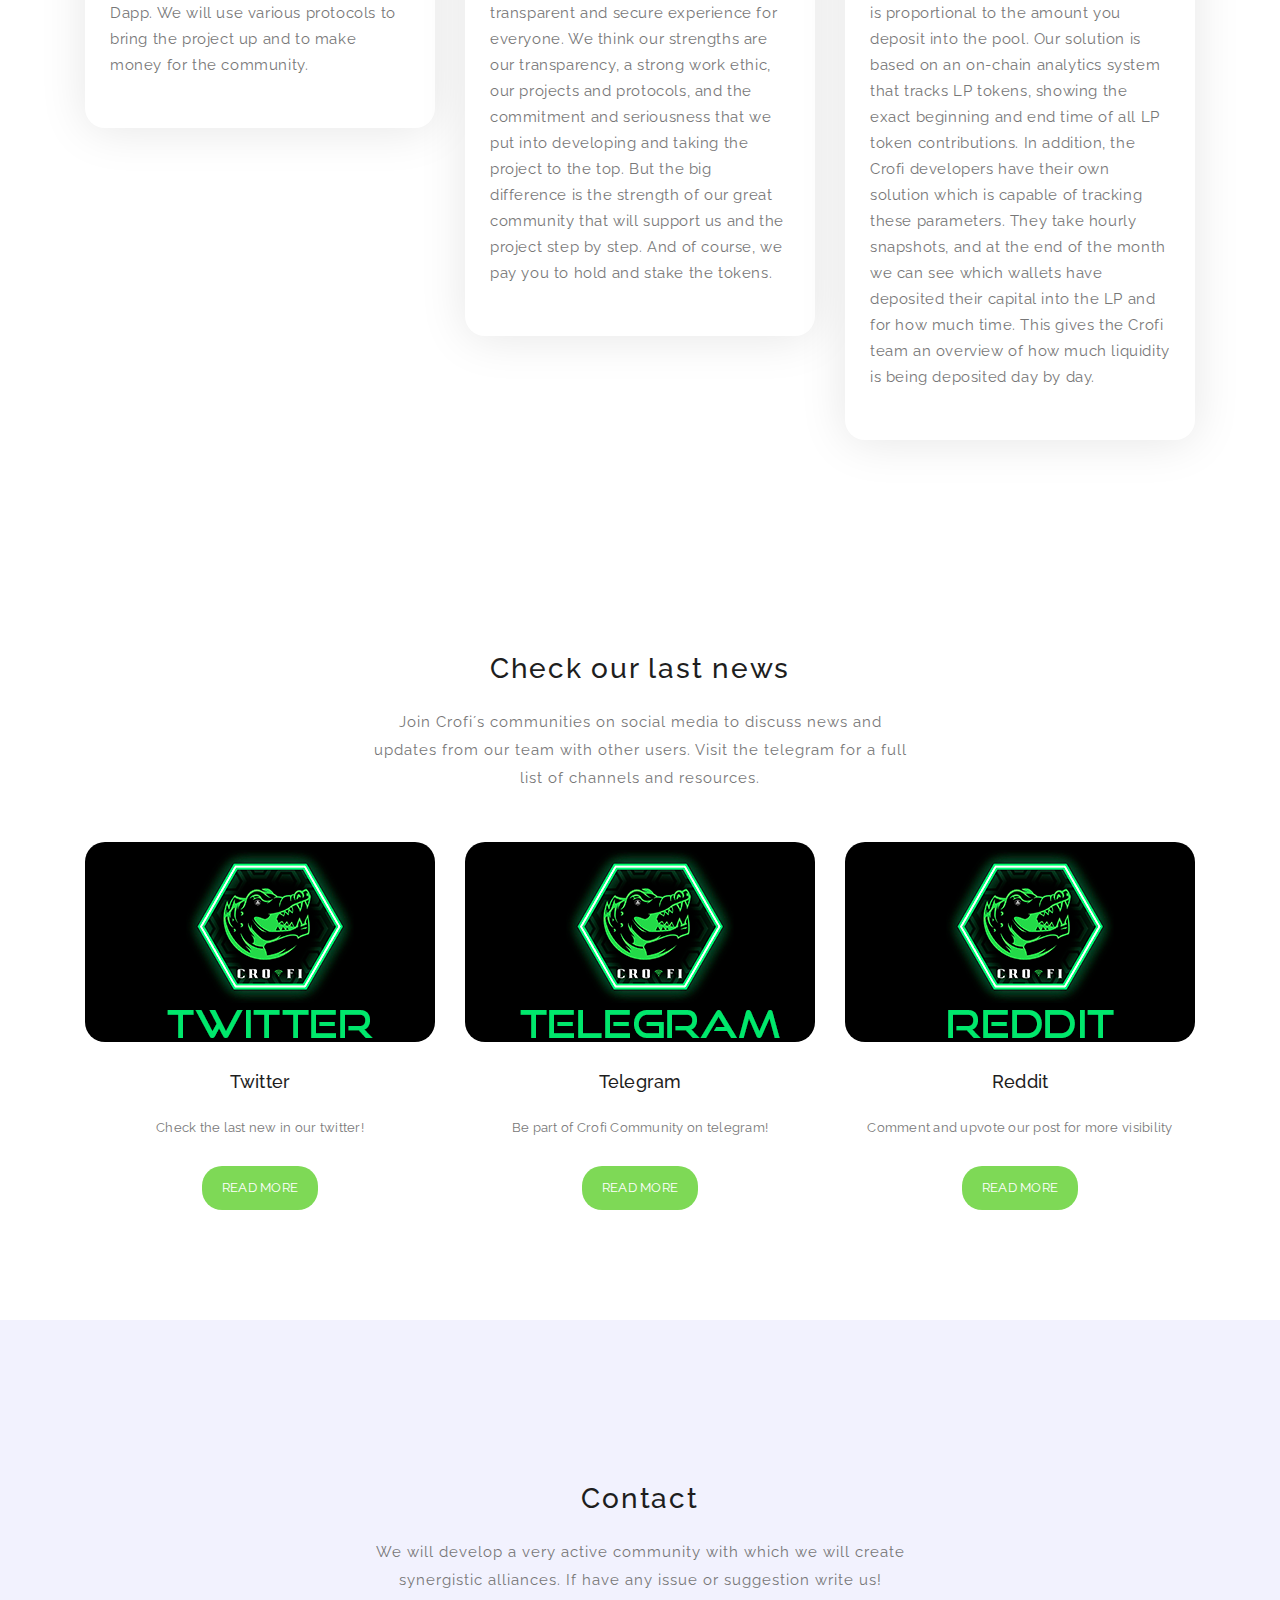
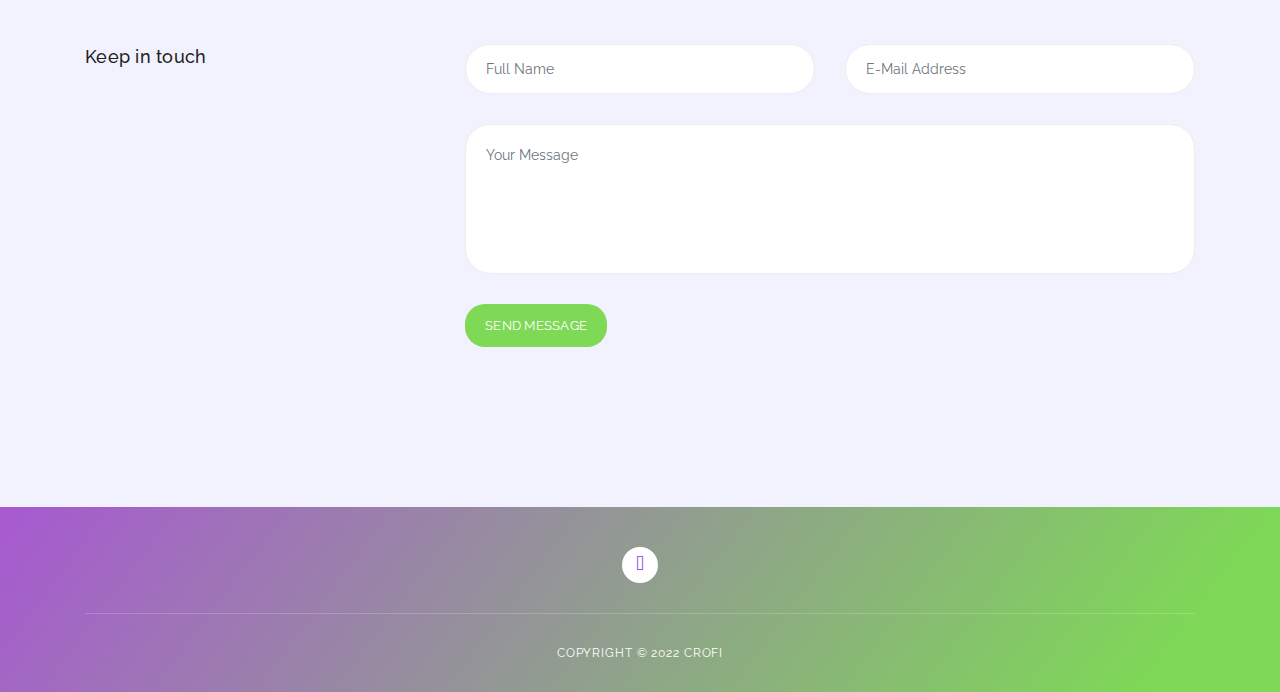
==== commit b58c3733: "Update index.html" ====
--- a/index.html
+++ b/index.html
@@ -75,7 +75,7 @@
             <div class="container">
                 <div class="row">
                     <div class="offset-xl-3 col-xl-6 offset-lg-2 col-lg-8 col-md-12 col-sm-12">
-                        <h1>Decentralized Exchange <strong>built</strong><br>by <strong>Amphirite</strong></h1>
+                        <h1>Decentralized Exchange <strong>built</strong><br>by <strong>Amphirite & DevKyle</strong></h1>
                         <p>Crofi evolves at every turn with new and innovative ideas for development and promotion.
                         It’s our vision to be an innovating decentralized platform, that aims to be active in multiple branches.</p>
                         <a href="#features" class="main-button-slider">Discover More</a>
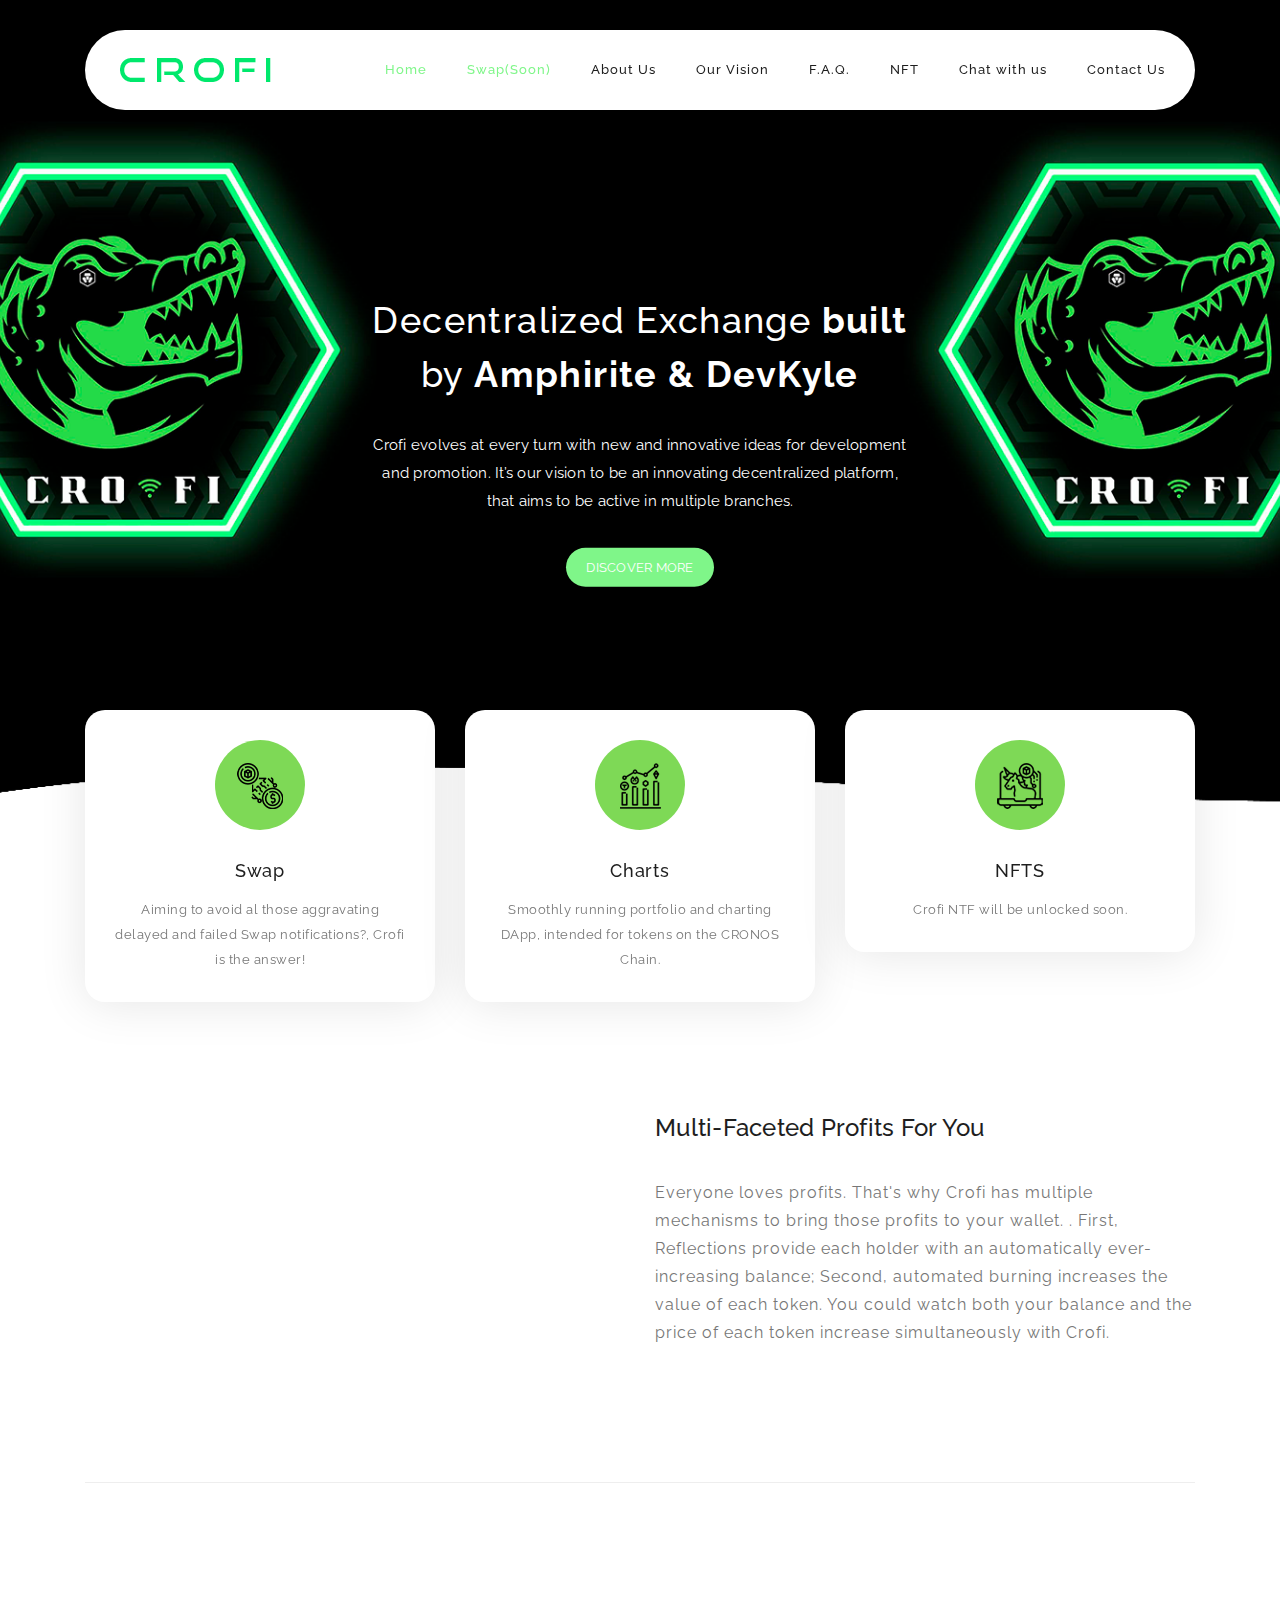
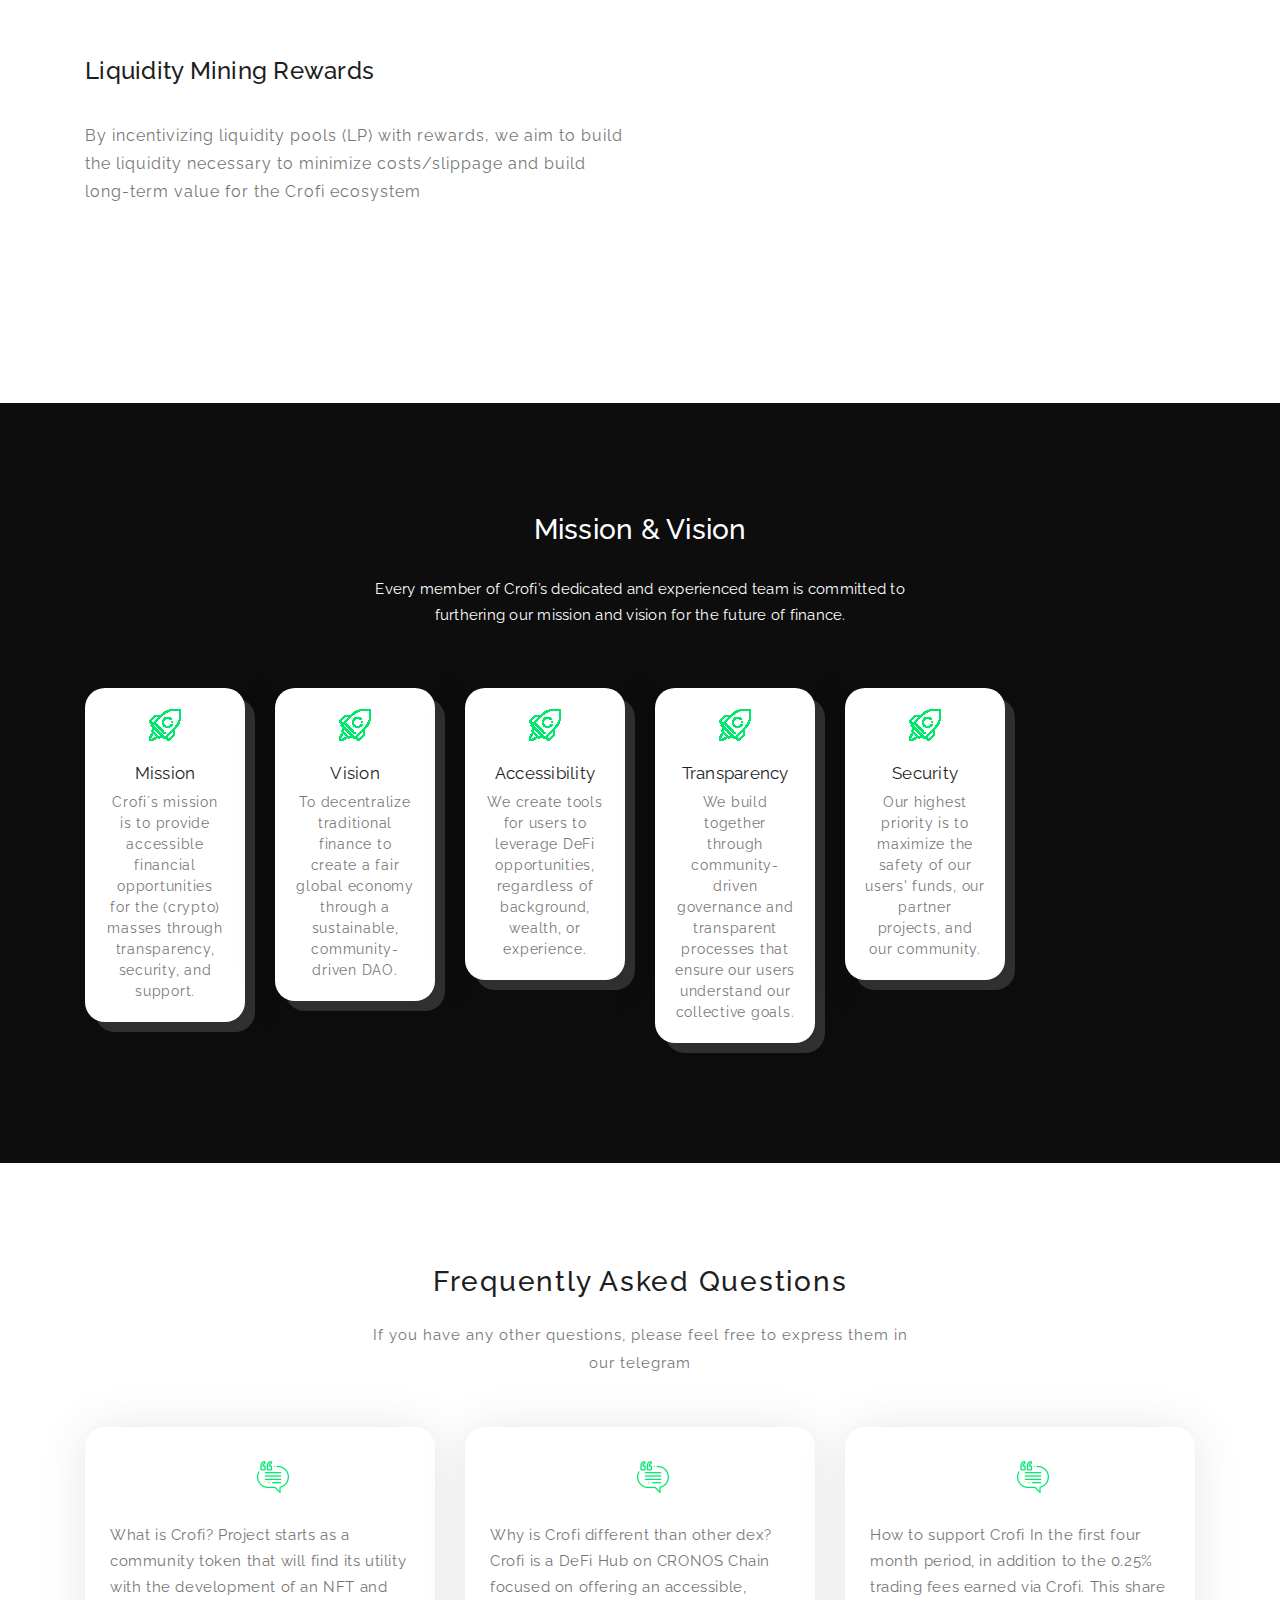
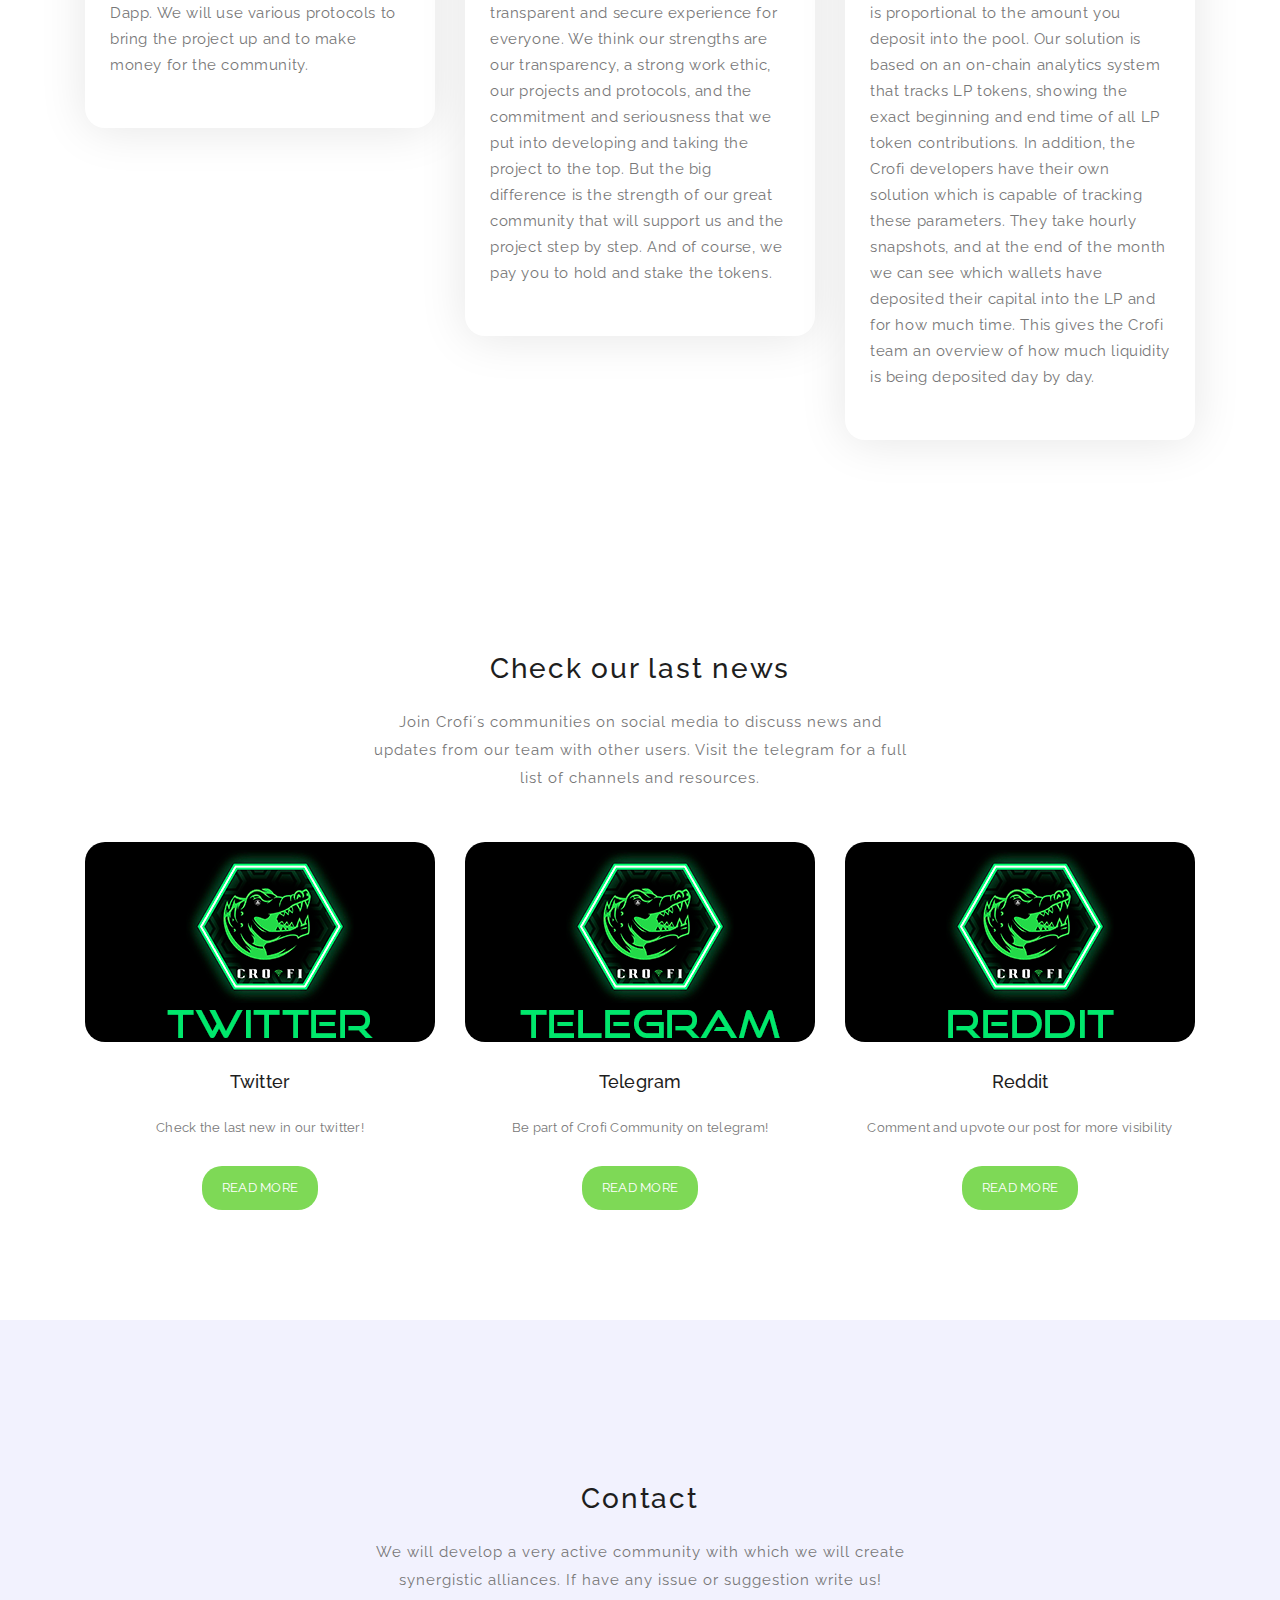
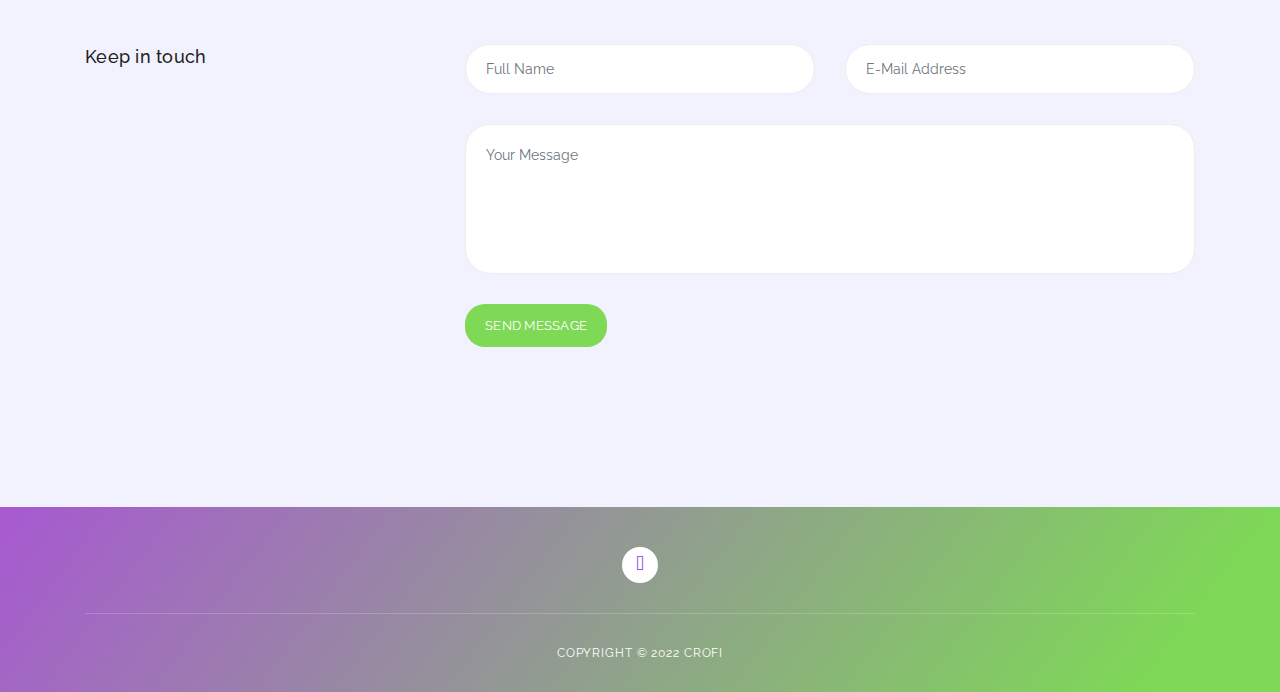
==== commit 1b6fccd3: "Update index.html" ====
--- a/index.html
+++ b/index.html
@@ -124,7 +124,7 @@
                                     <i><img src="assets/images/featured-item-03.png" alt=""></i>
                                 </div>
                                 <h5 class="features-title">NFTS</h5>
-                                <p>You don't own any TimeNFT... yet!</p>
+                                <p>Crofi NTF will be unlocked soon.</p>
                             </div>
                         </div>
                         <!-- ***** Features Small Item End ***** -->
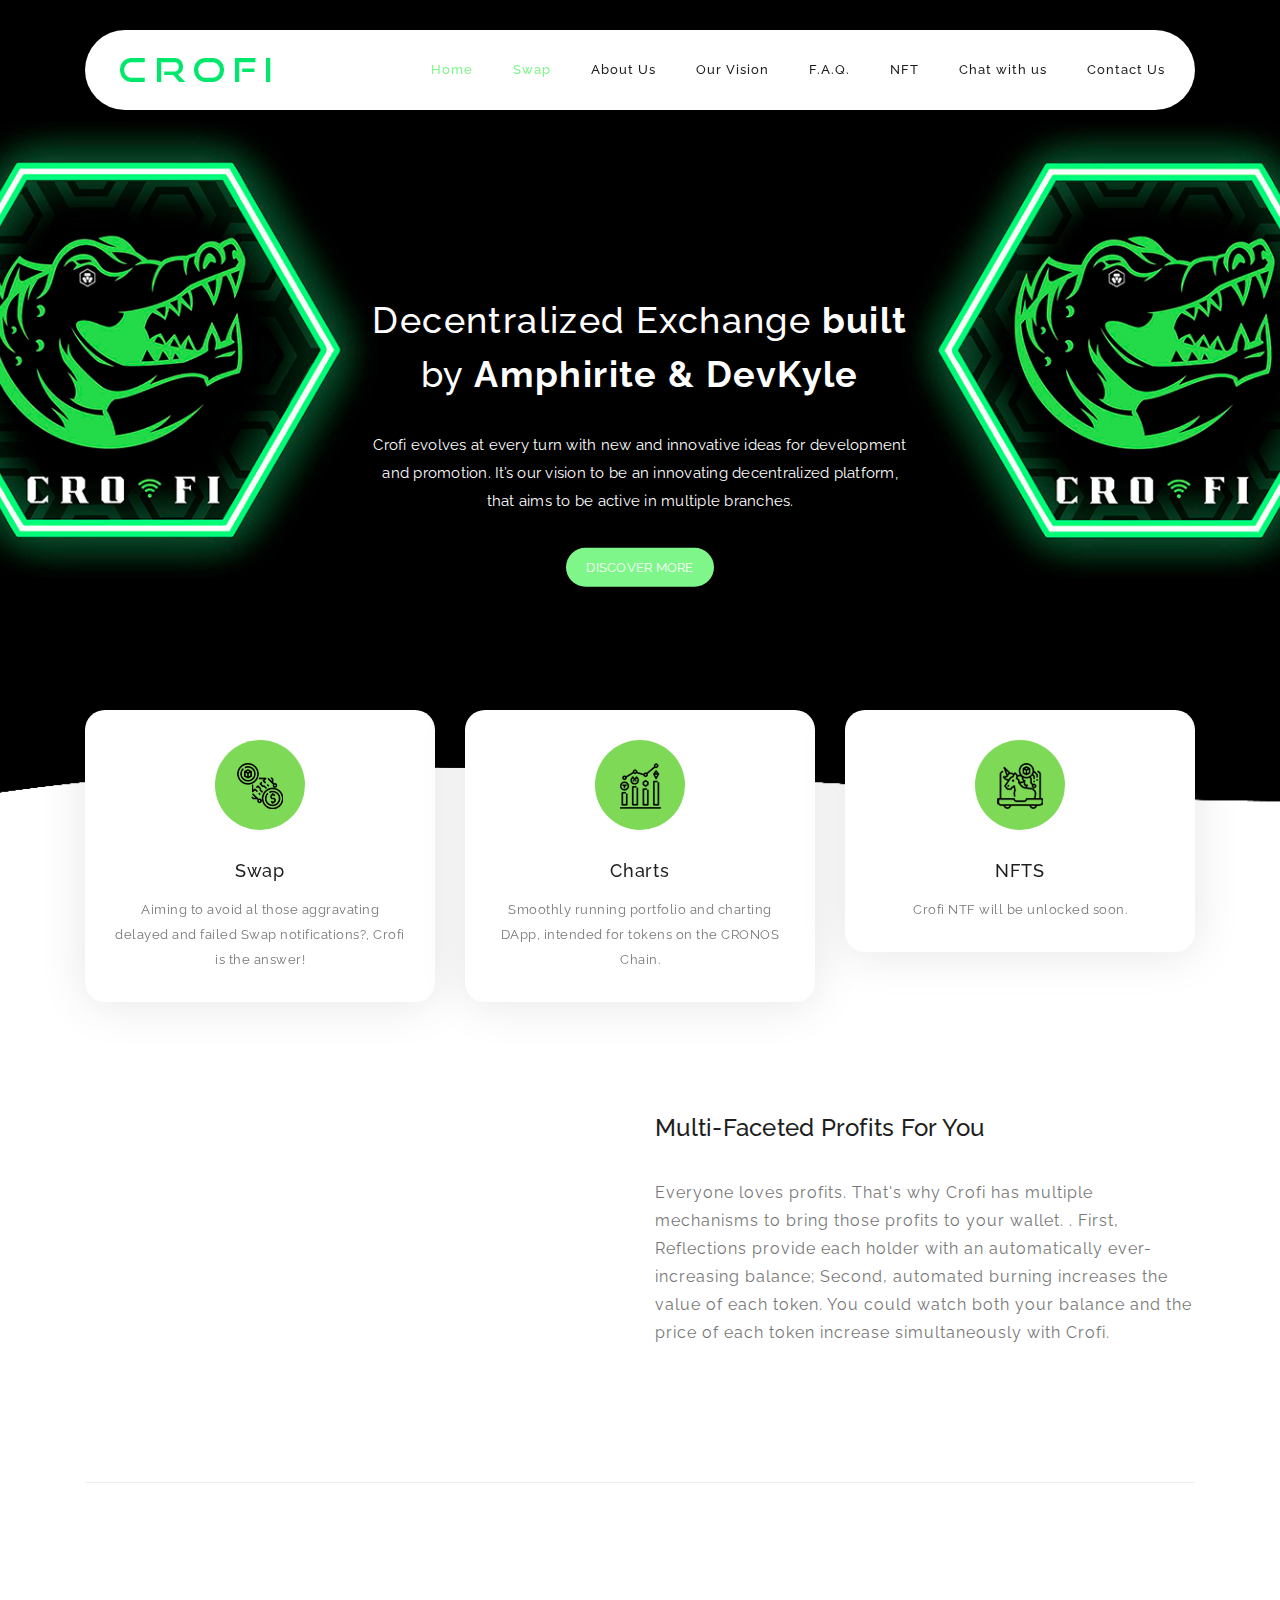
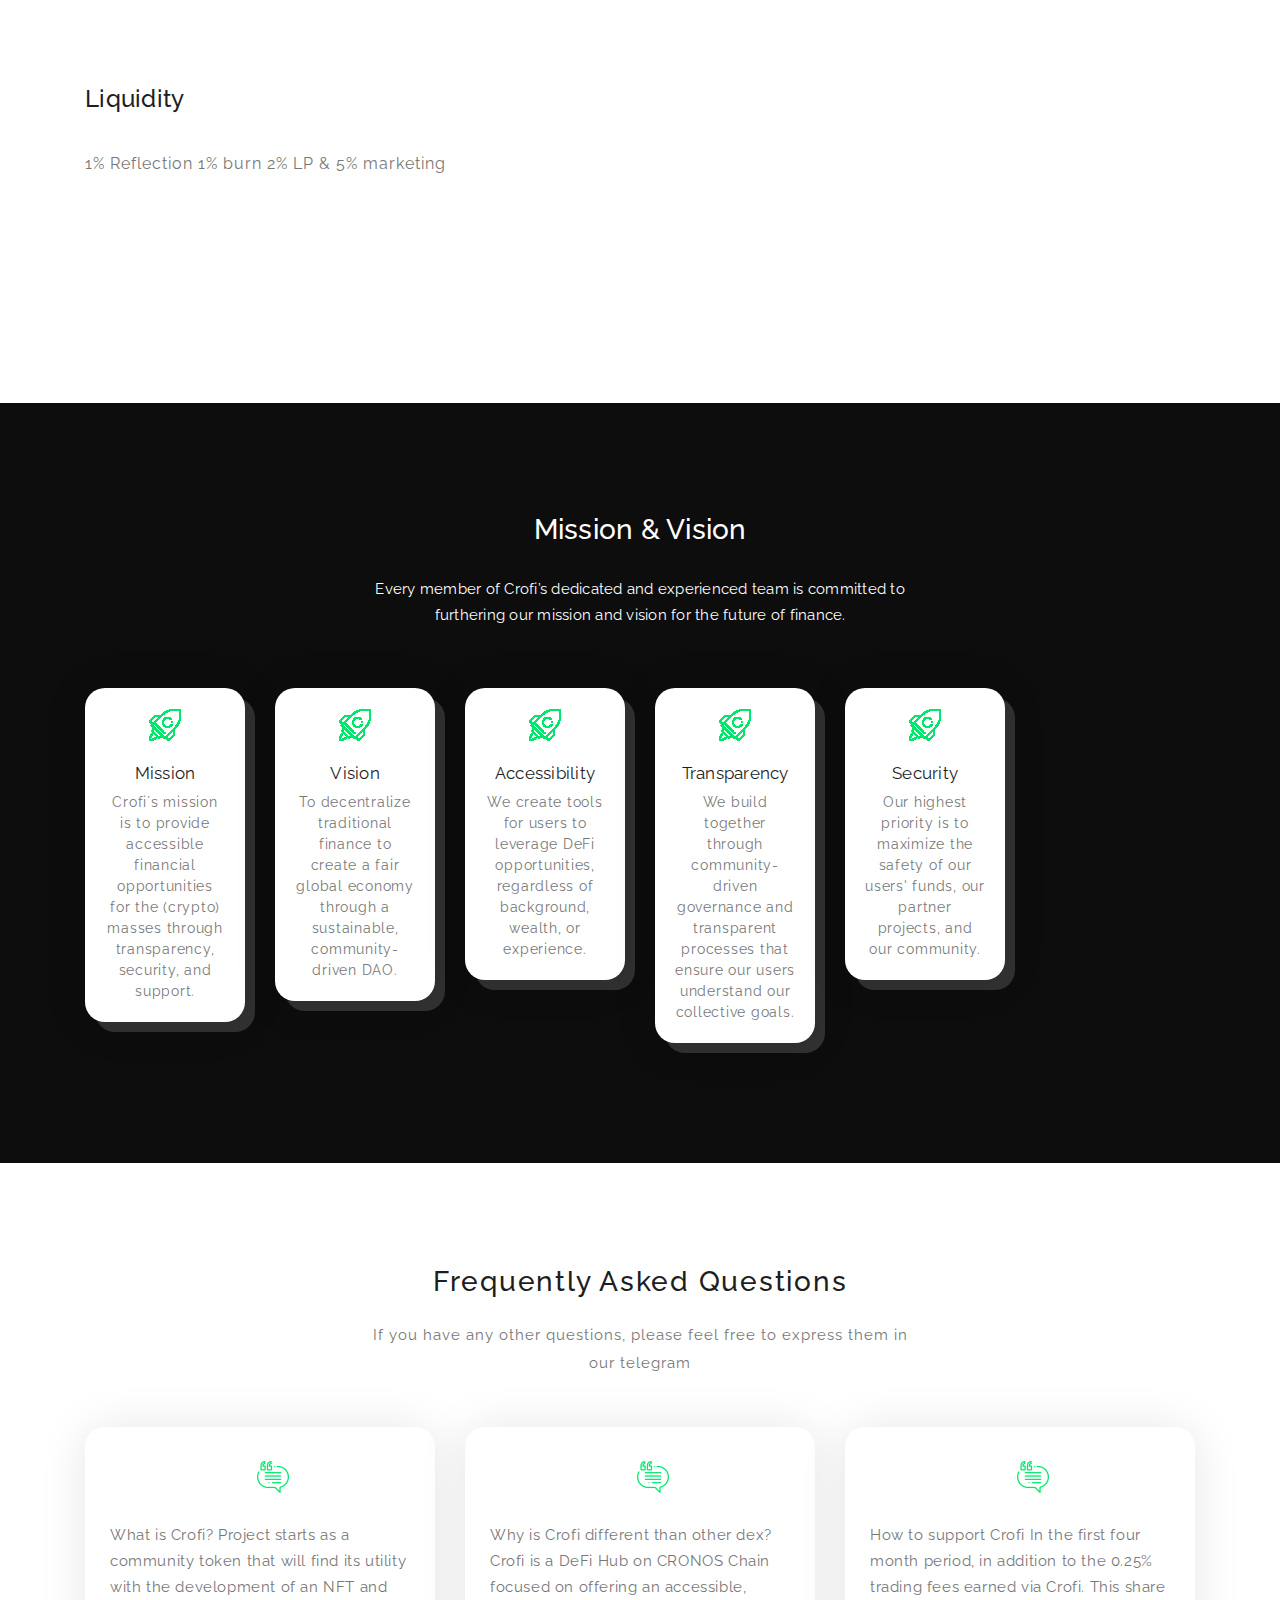
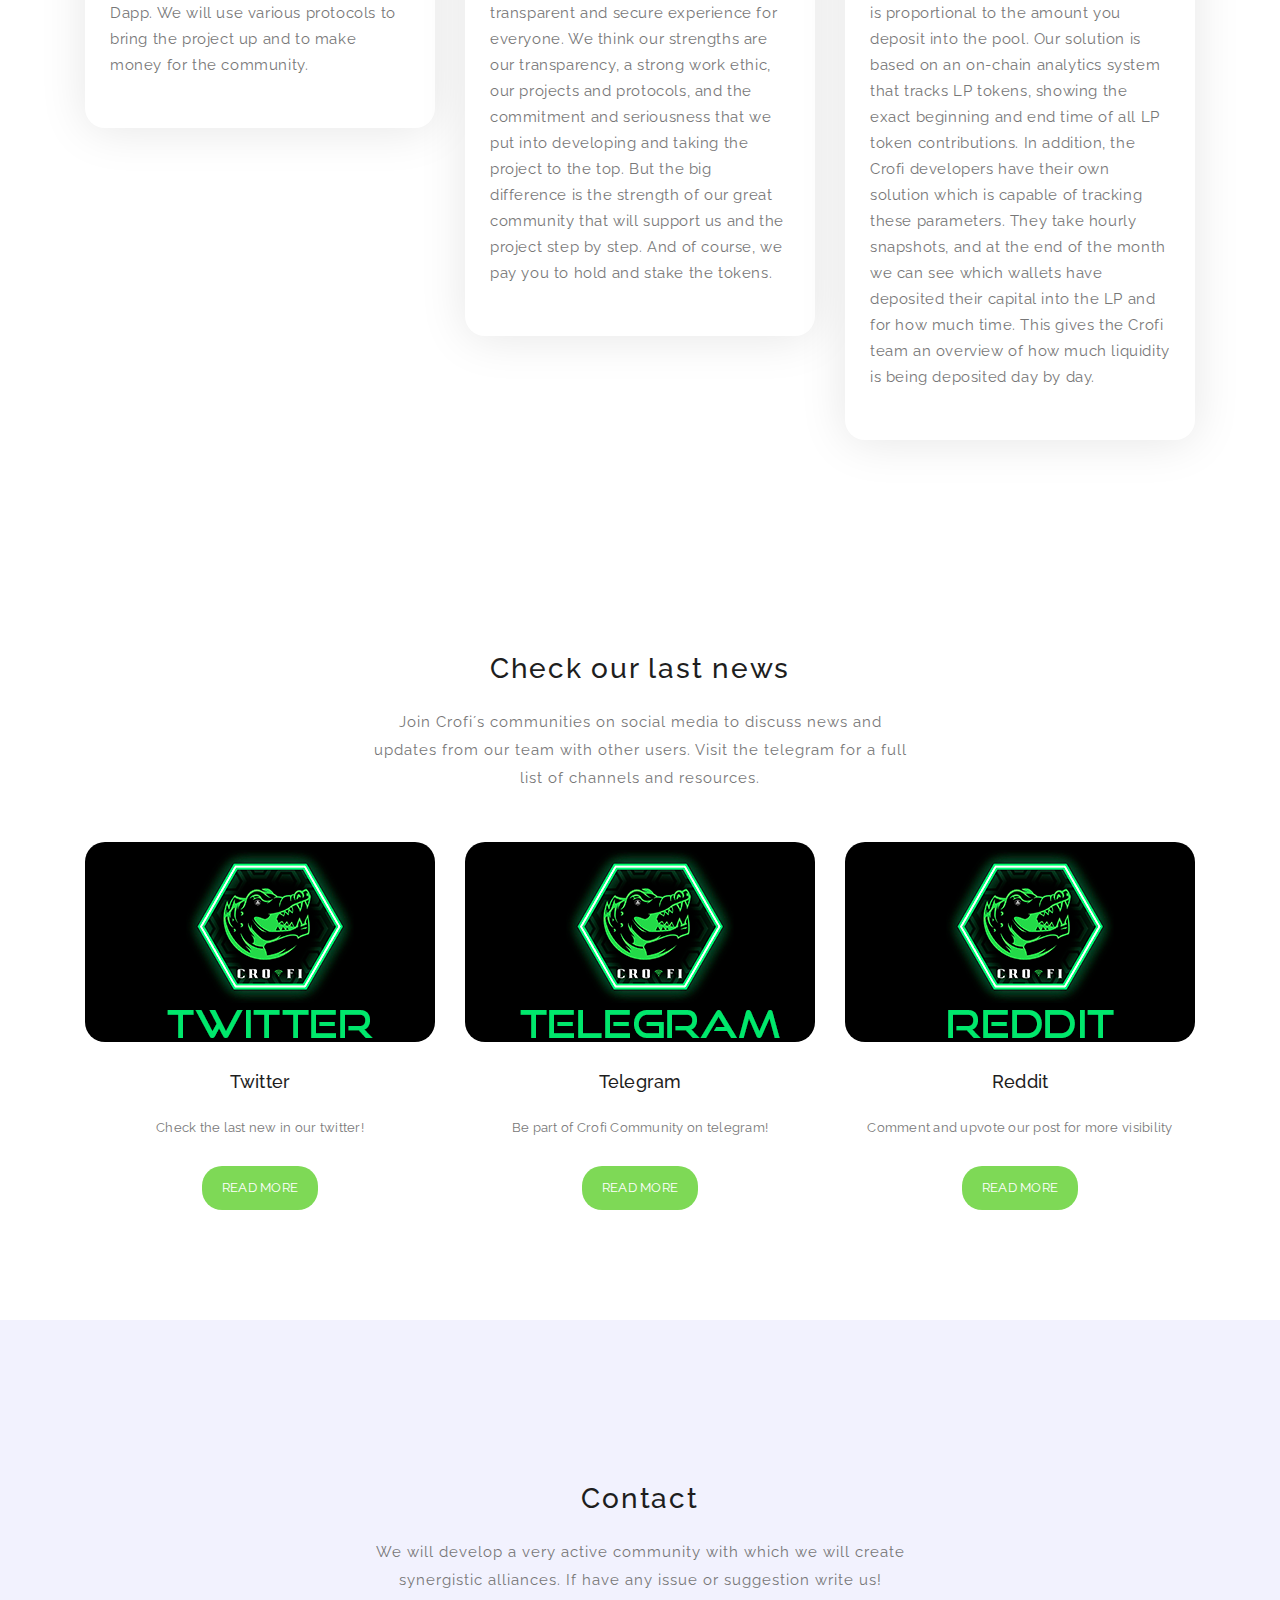
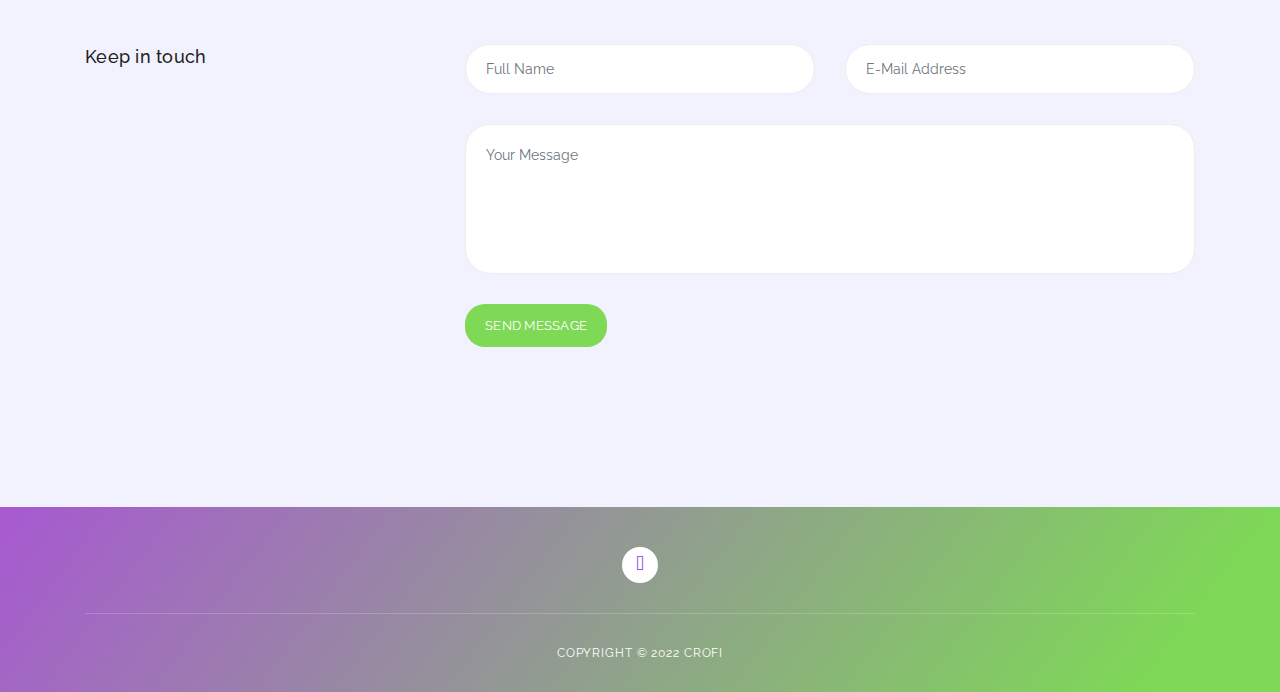
==== commit 7dfde914: "Update index.html" ====
--- a/index.html
+++ b/index.html
@@ -48,7 +48,7 @@
                         <!-- ***** Menu Start ***** -->
                         <ul class="nav">
                             <li><a href="#welcome" class="active">Home</a></li>
-							<li><a href="" class="active">Swap(Soon)</a></li>
+							<li><a href="https://crofi.me/swap?outputCurrency=0x87Be213532DB2253811bfb4a7c84Df67A9551872" class="active">Swap</a></li>
                             <li><a href="#features">About Us</a></li>
                             <li><a href="#work-process">Our Vision</a></li>
                             <li><a href="#testimonials">F.A.Q.</a></li>
@@ -169,10 +169,10 @@
             <div class="row">
                 <div class="col-lg-6 col-md-12 col-sm-12 align-self-center mobile-bottom-fix">
                     <div class="left-heading">
-                        <h2 class="section-title">Liquidity Mining Rewards</h2>
+                        <h2 class="section-title">Liquidity</h2>
                     </div>
                     <div class="left-text">
-                        <p>By incentivizing liquidity pools (LP) with rewards, we aim to build the liquidity necessary to minimize costs/slippage and build long-term value for the Crofi ecosystem</p>
+                        <p>1% Reflection 1% burn 2% LP & 5% marketing</p>
                     </div>
                 </div>
                 <div class="col-lg-1"></div>
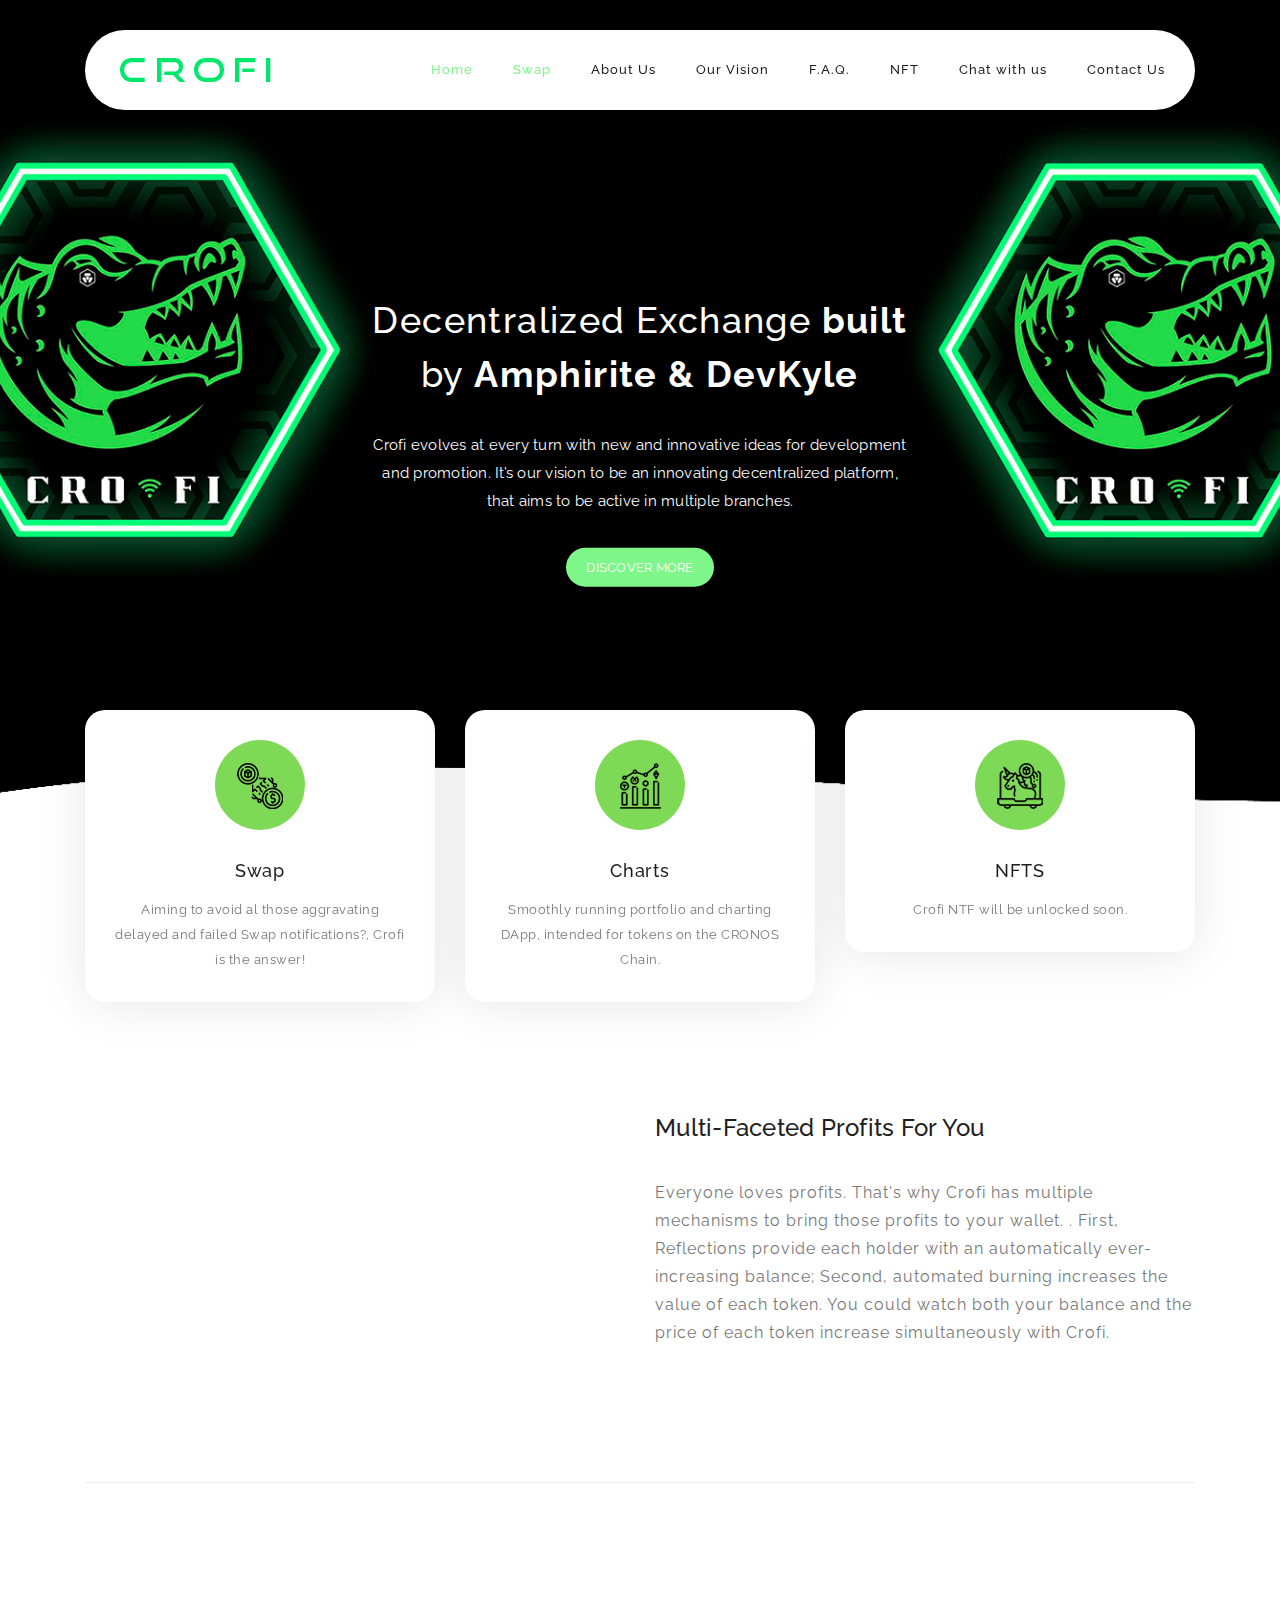
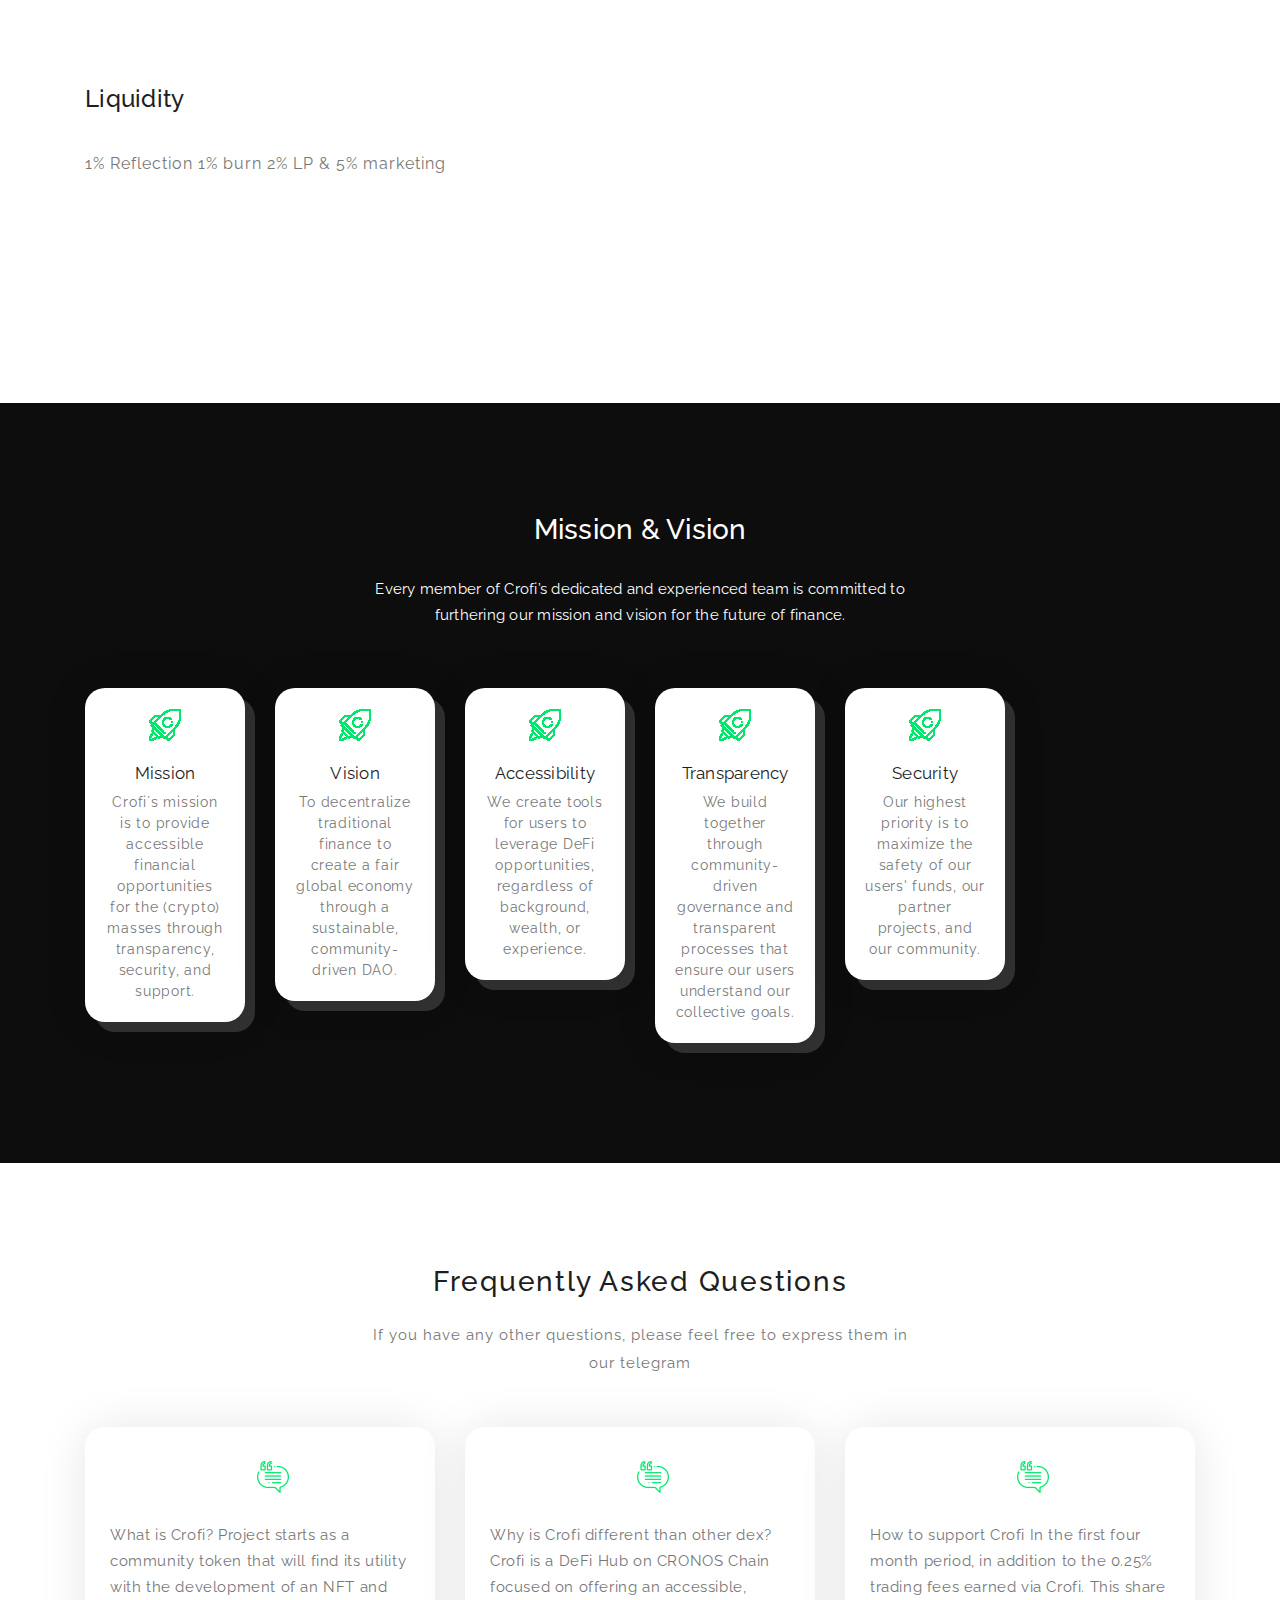
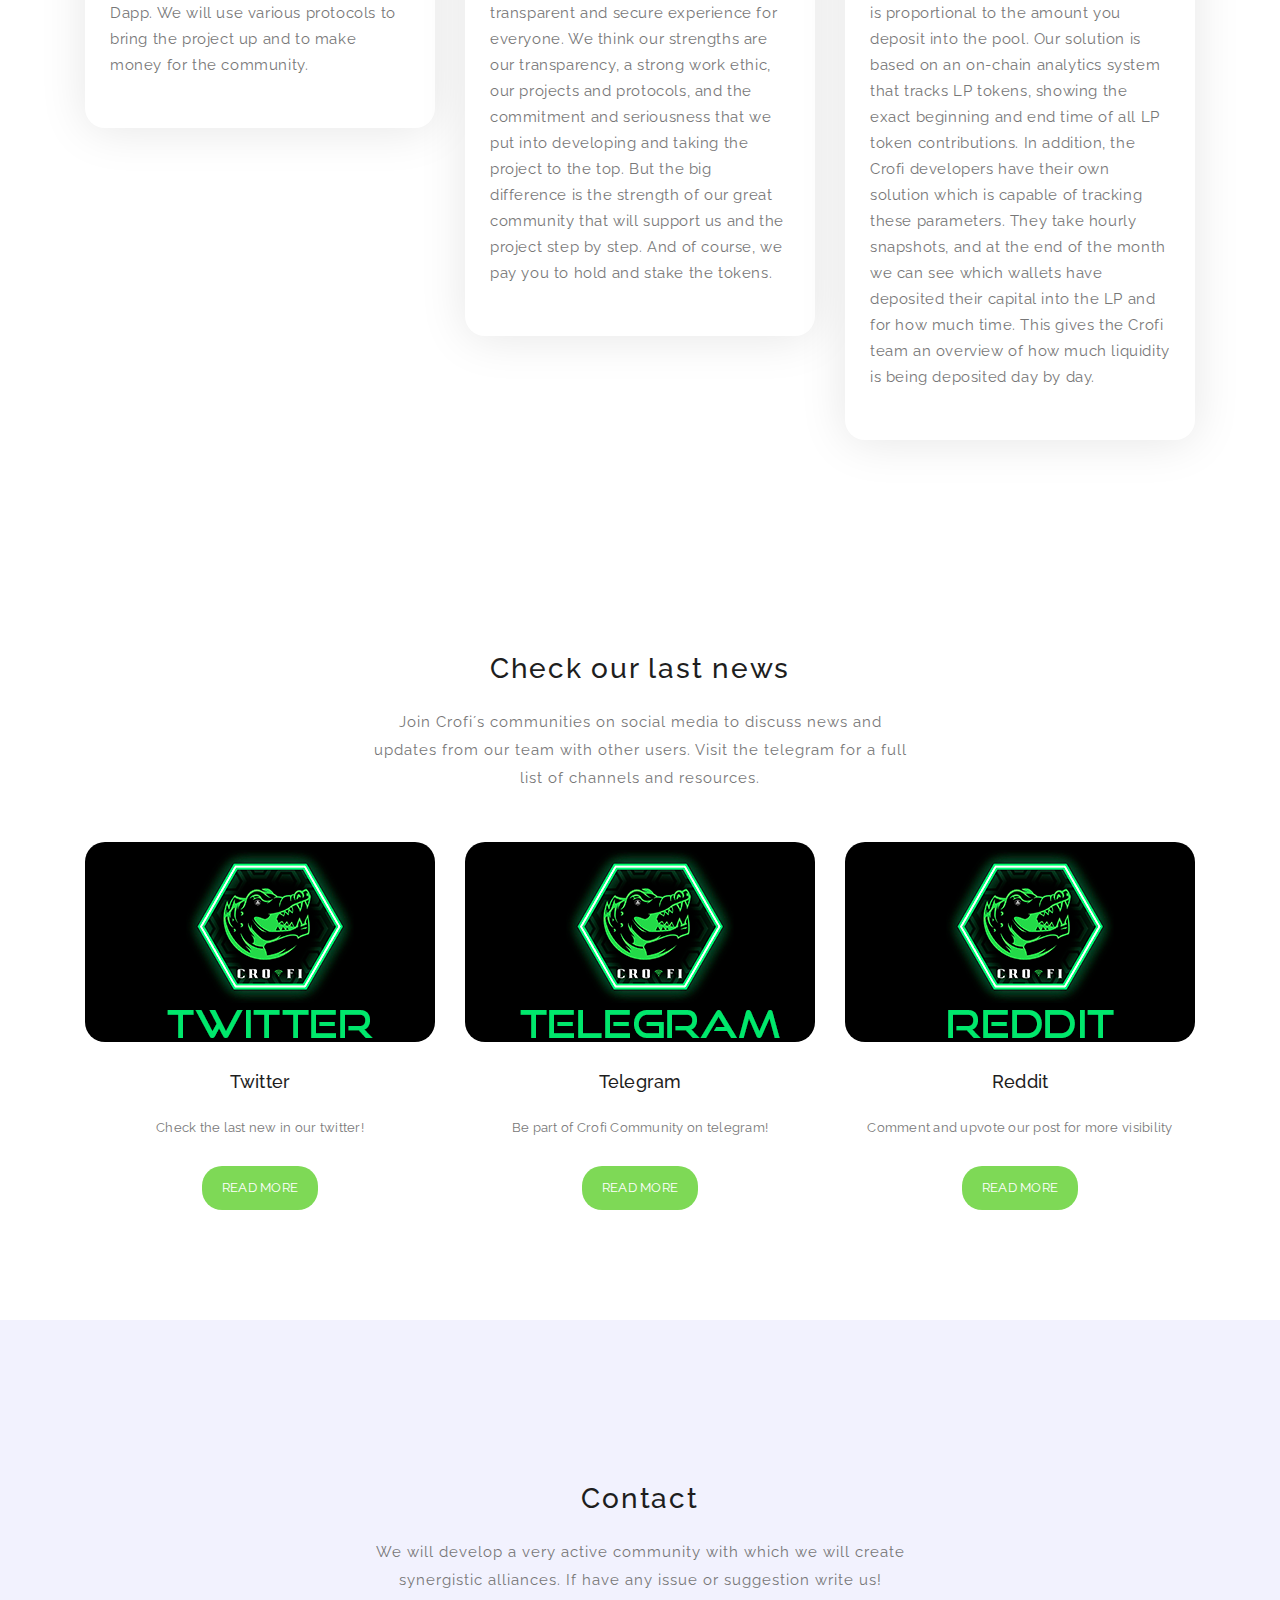
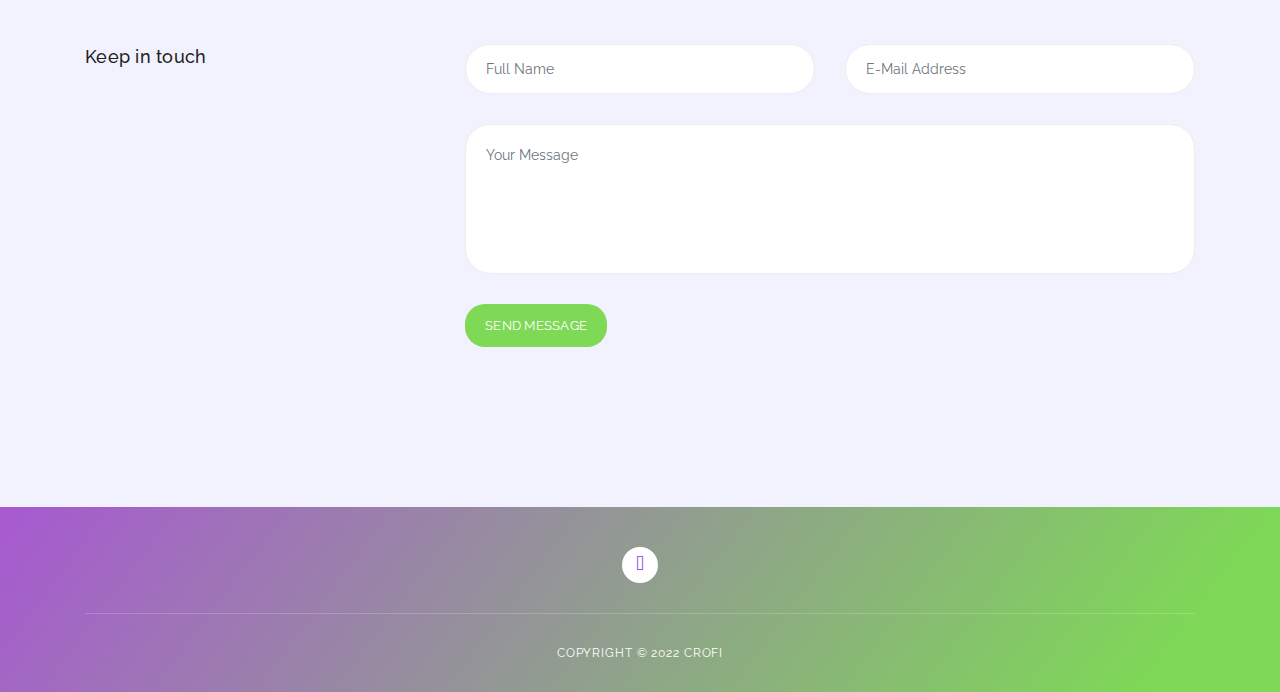
==== commit 691e9abb: "Update index.html" ====
--- a/index.html
+++ b/index.html
@@ -48,7 +48,7 @@
                         <!-- ***** Menu Start ***** -->
                         <ul class="nav">
                             <li><a href="#welcome" class="active">Home</a></li>
-							<li><a href="https://crofi.me/swap?outputCurrency=0x87Be213532DB2253811bfb4a7c84Df67A9551872" class="active">Swap</a></li>
+							<li><a href="https://swap.crofi.me/swap?outputCurrency=0x87Be213532DB2253811bfb4a7c84Df67A9551872" class="active">Swap</a></li>
                             <li><a href="#features">About Us</a></li>
                             <li><a href="#work-process">Our Vision</a></li>
                             <li><a href="#testimonials">F.A.Q.</a></li>
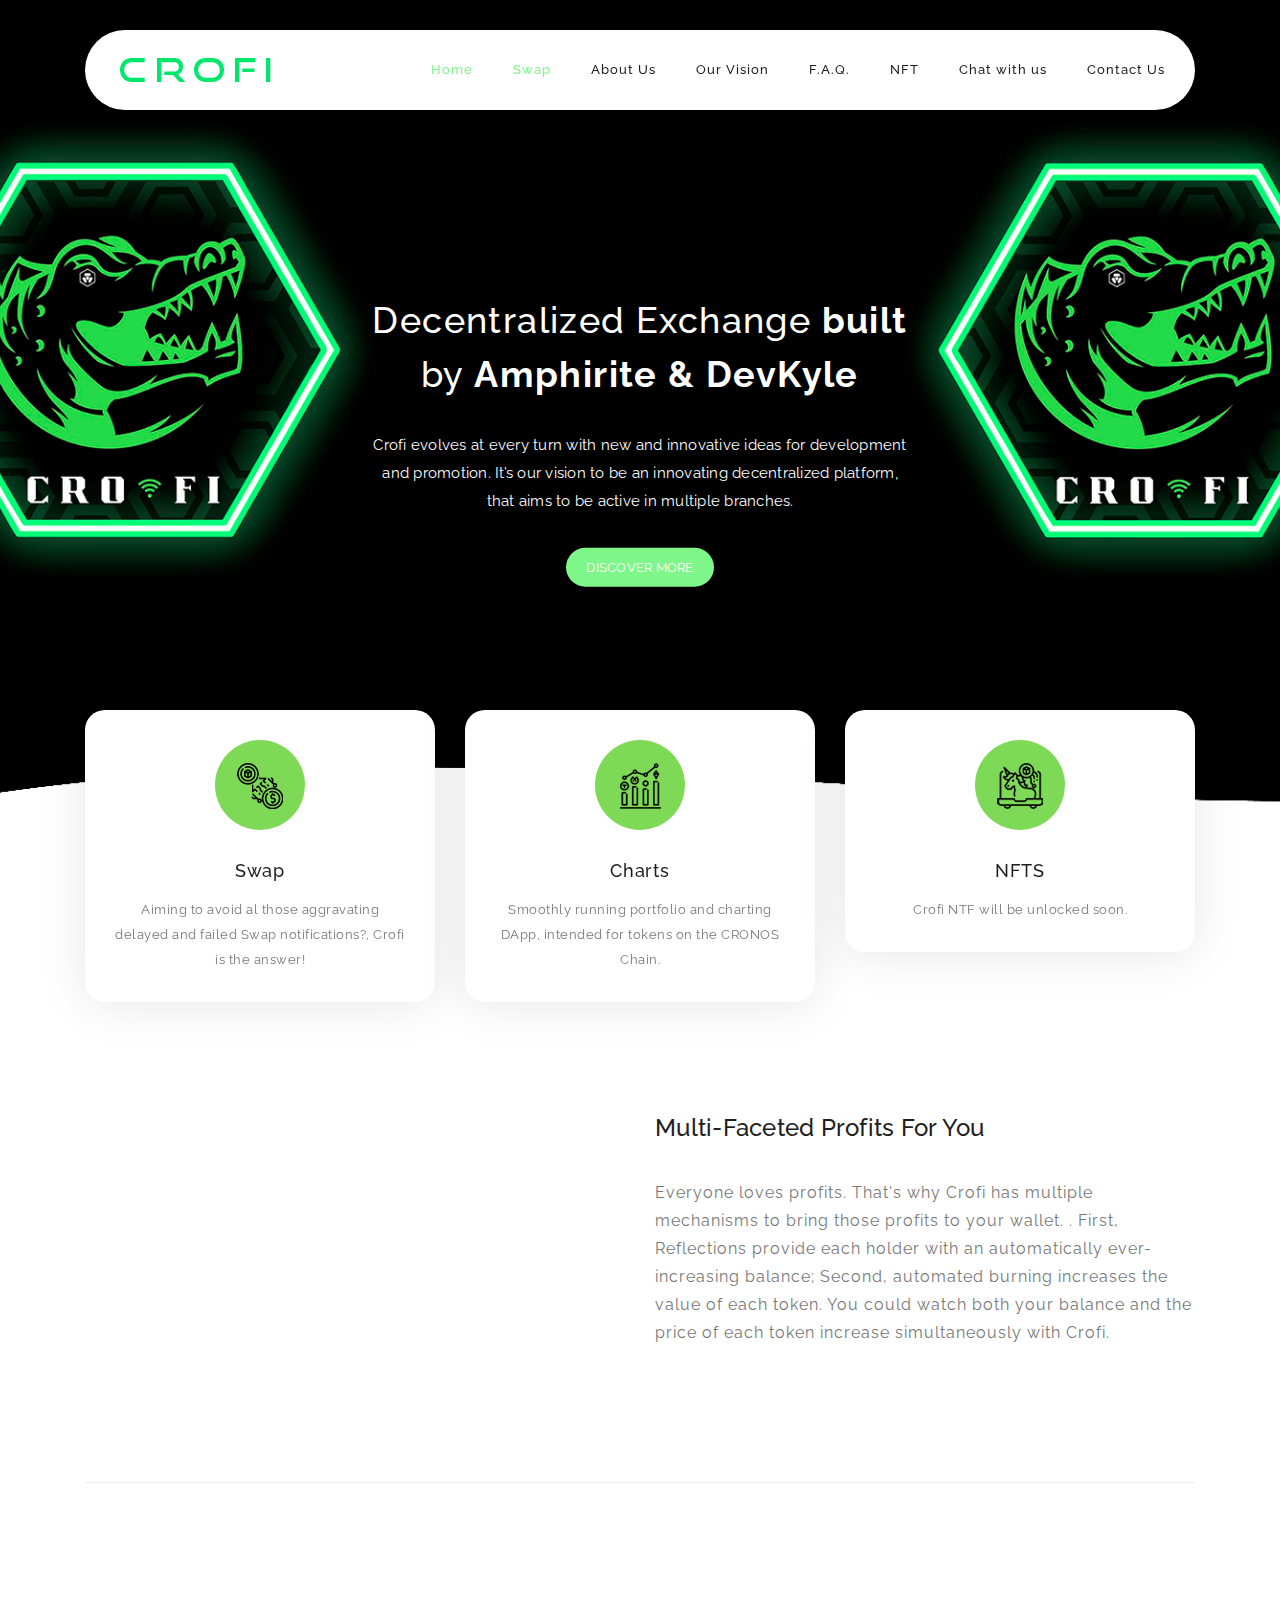
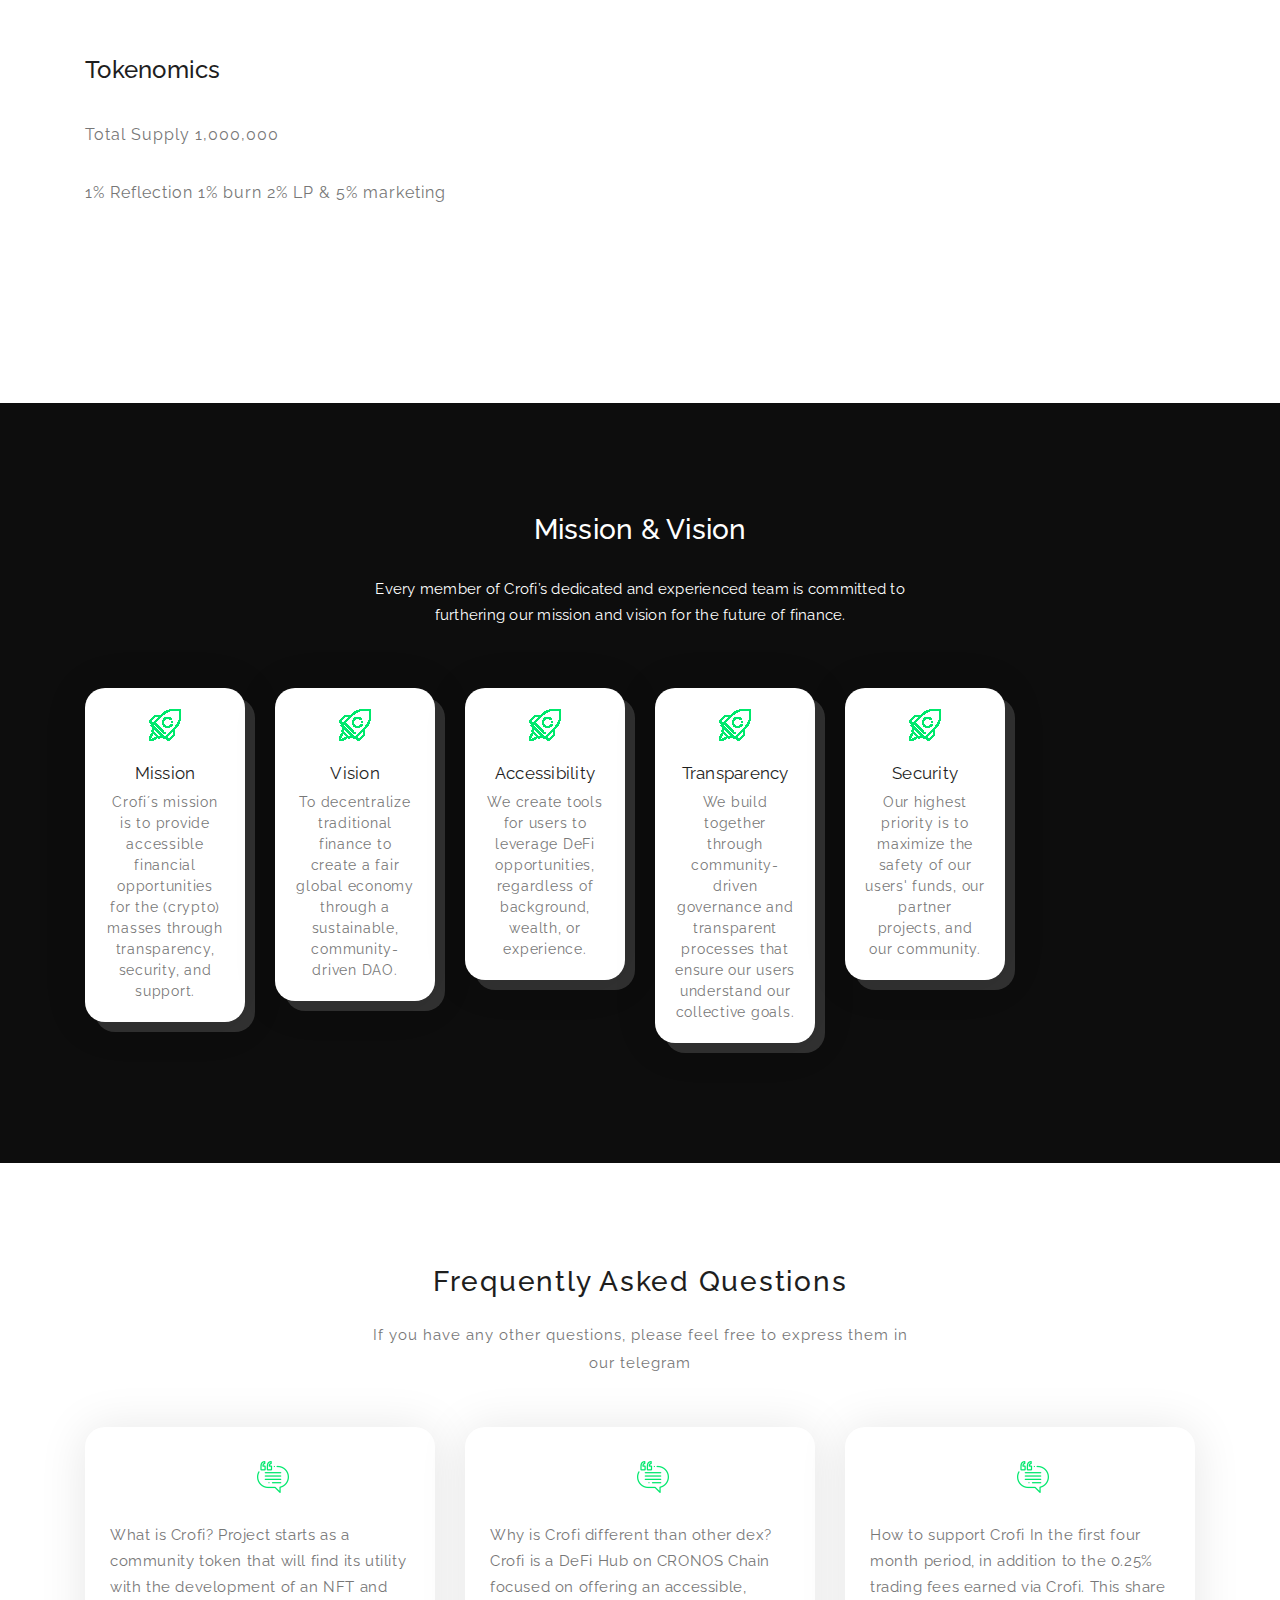
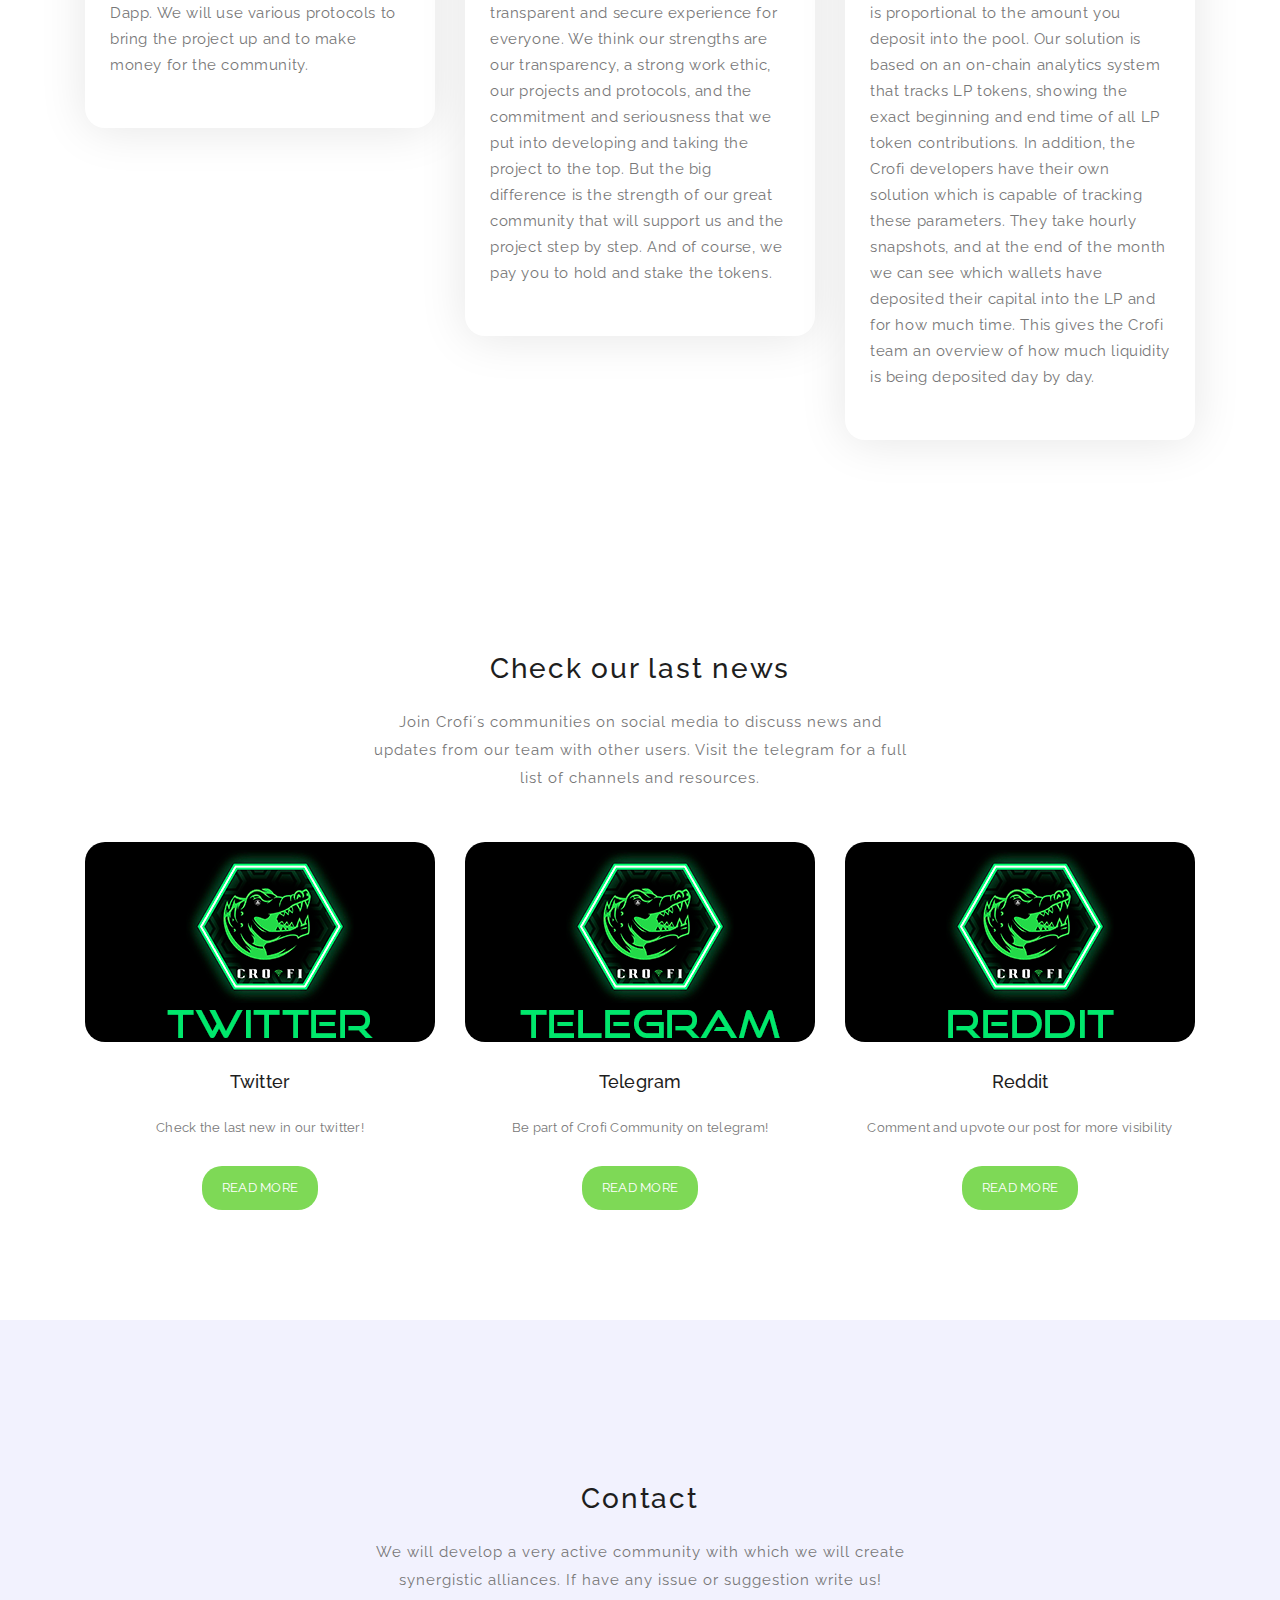
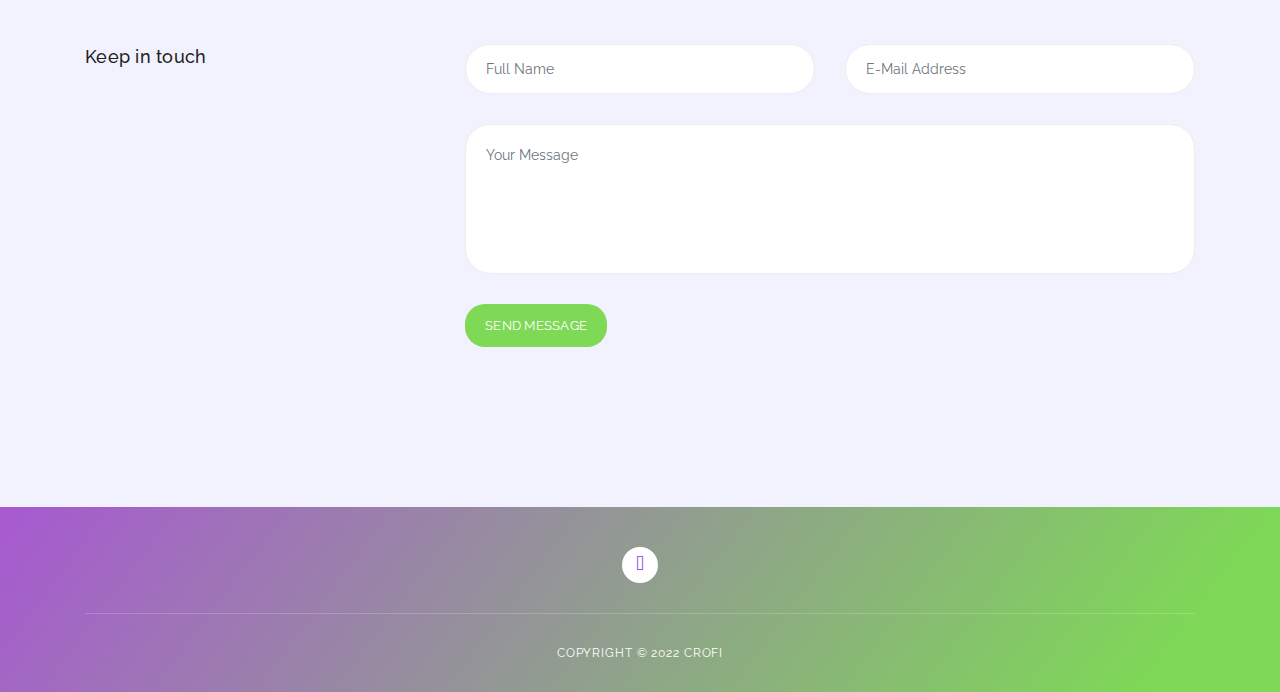
==== commit e510d7fe: "Update index.html" ====
--- a/index.html
+++ b/index.html
@@ -169,9 +169,10 @@
             <div class="row">
                 <div class="col-lg-6 col-md-12 col-sm-12 align-self-center mobile-bottom-fix">
                     <div class="left-heading">
-                        <h2 class="section-title">Liquidity</h2>
+                        <h2 class="section-title">Tokenomics</h2>
                     </div>
                     <div class="left-text">
+                        <p>Total Supply 1,000,000</p>
                         <p>1% Reflection 1% burn 2% LP & 5% marketing</p>
                     </div>
                 </div>
@@ -370,7 +371,7 @@
                         </div>
                         <div class="blog-content">
                             <h3>
-                                <a href="#">Twitter</a>
+                                <a href="https://twitter.com/CrofiOfficial">Twitter</a>
                             </h3>
                             <div class="text">
                                Check the last new in our twitter!
@@ -386,7 +387,7 @@
                         </div>
                         <div class="blog-content">
                             <h3>
-                                <a href="#">Telegram</a>
+                                <a href="https://t.me/crofiofficial">Telegram</a>
                             </h3>
                             <div class="text">
                                 Be part of Crofi Community on telegram!
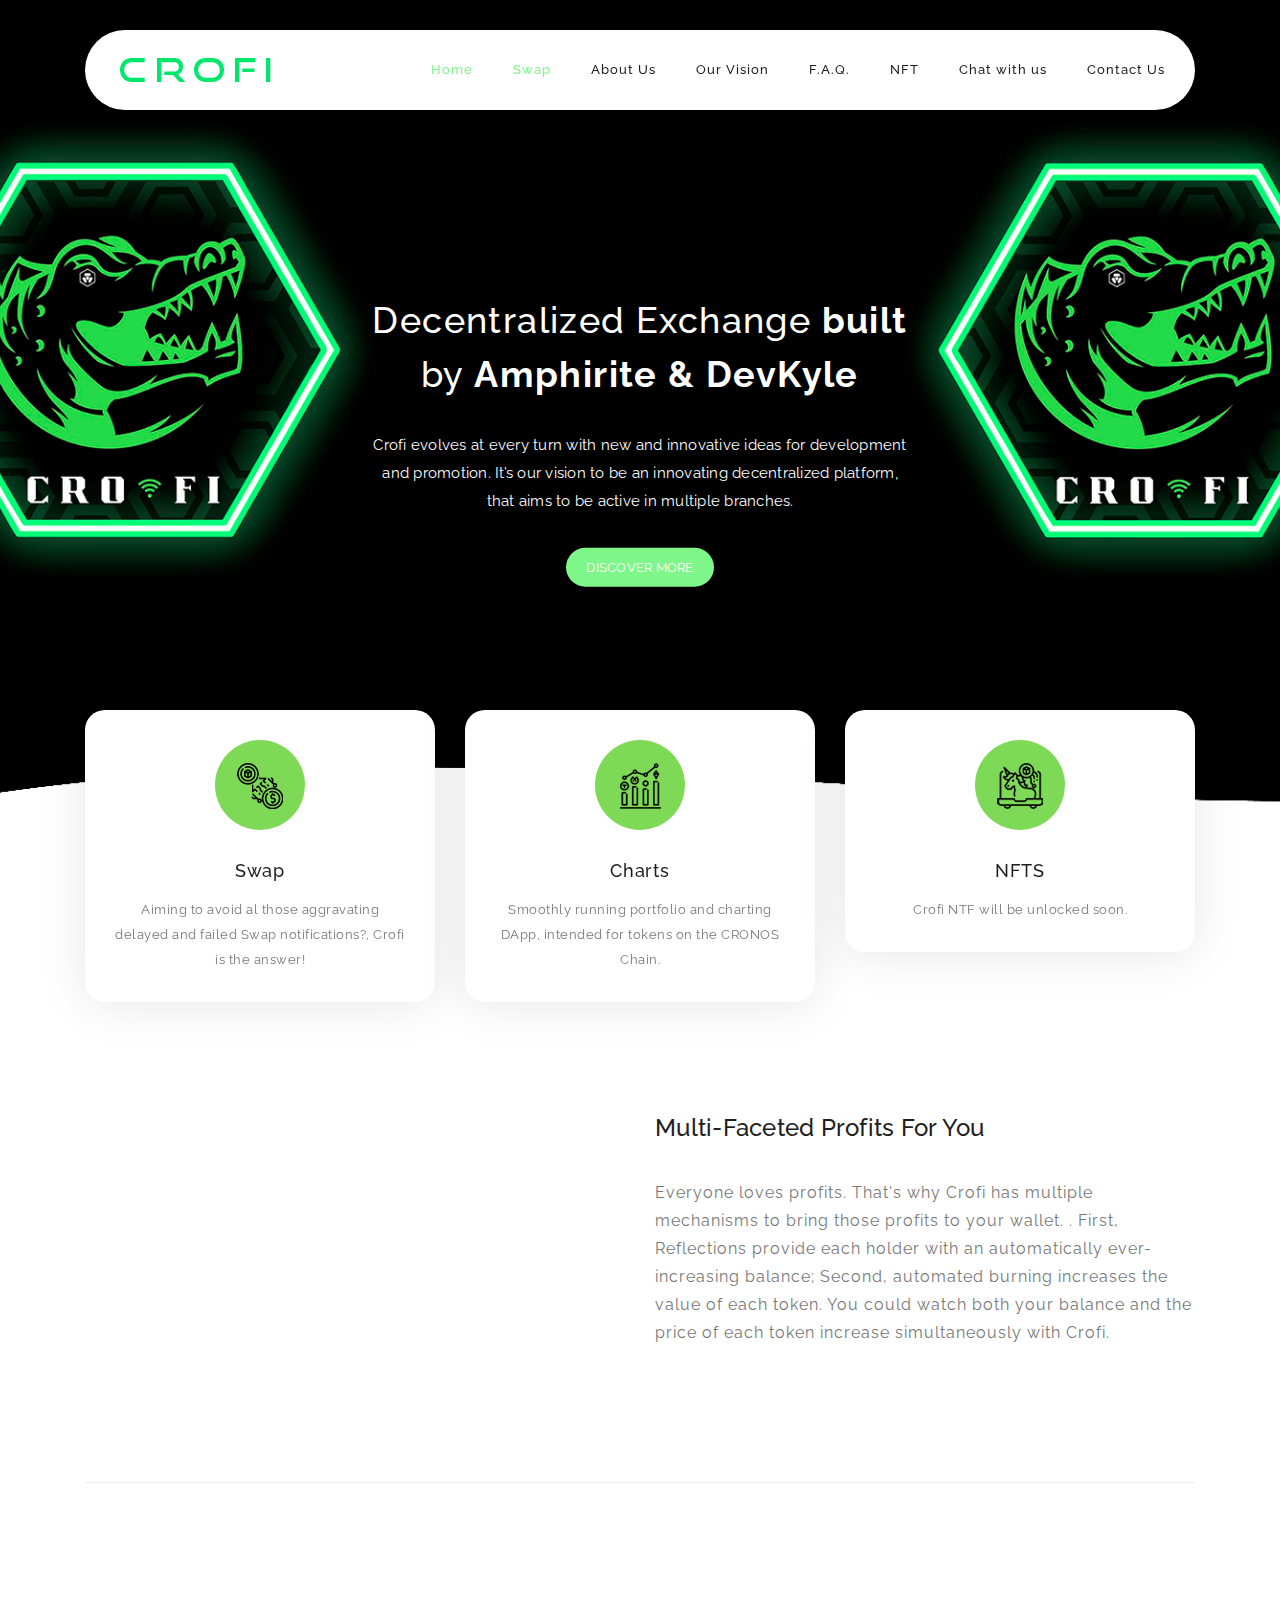
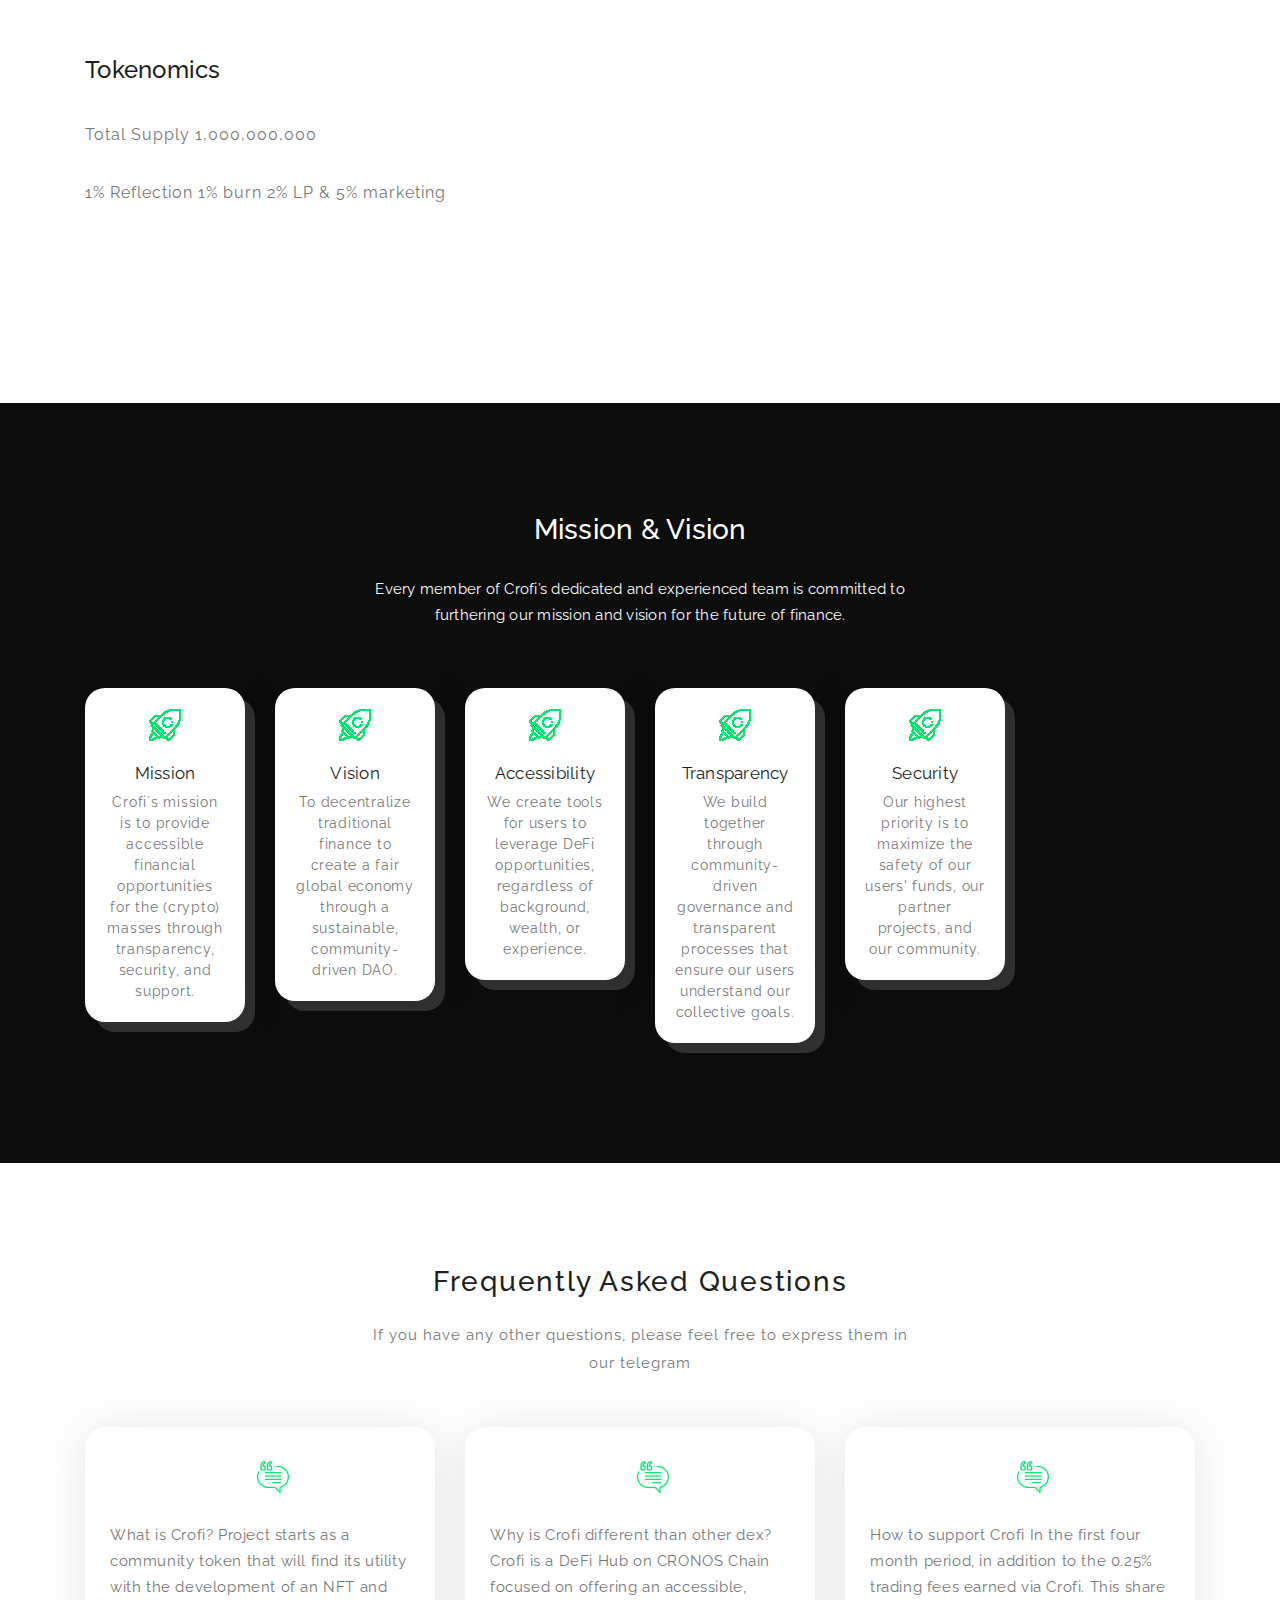
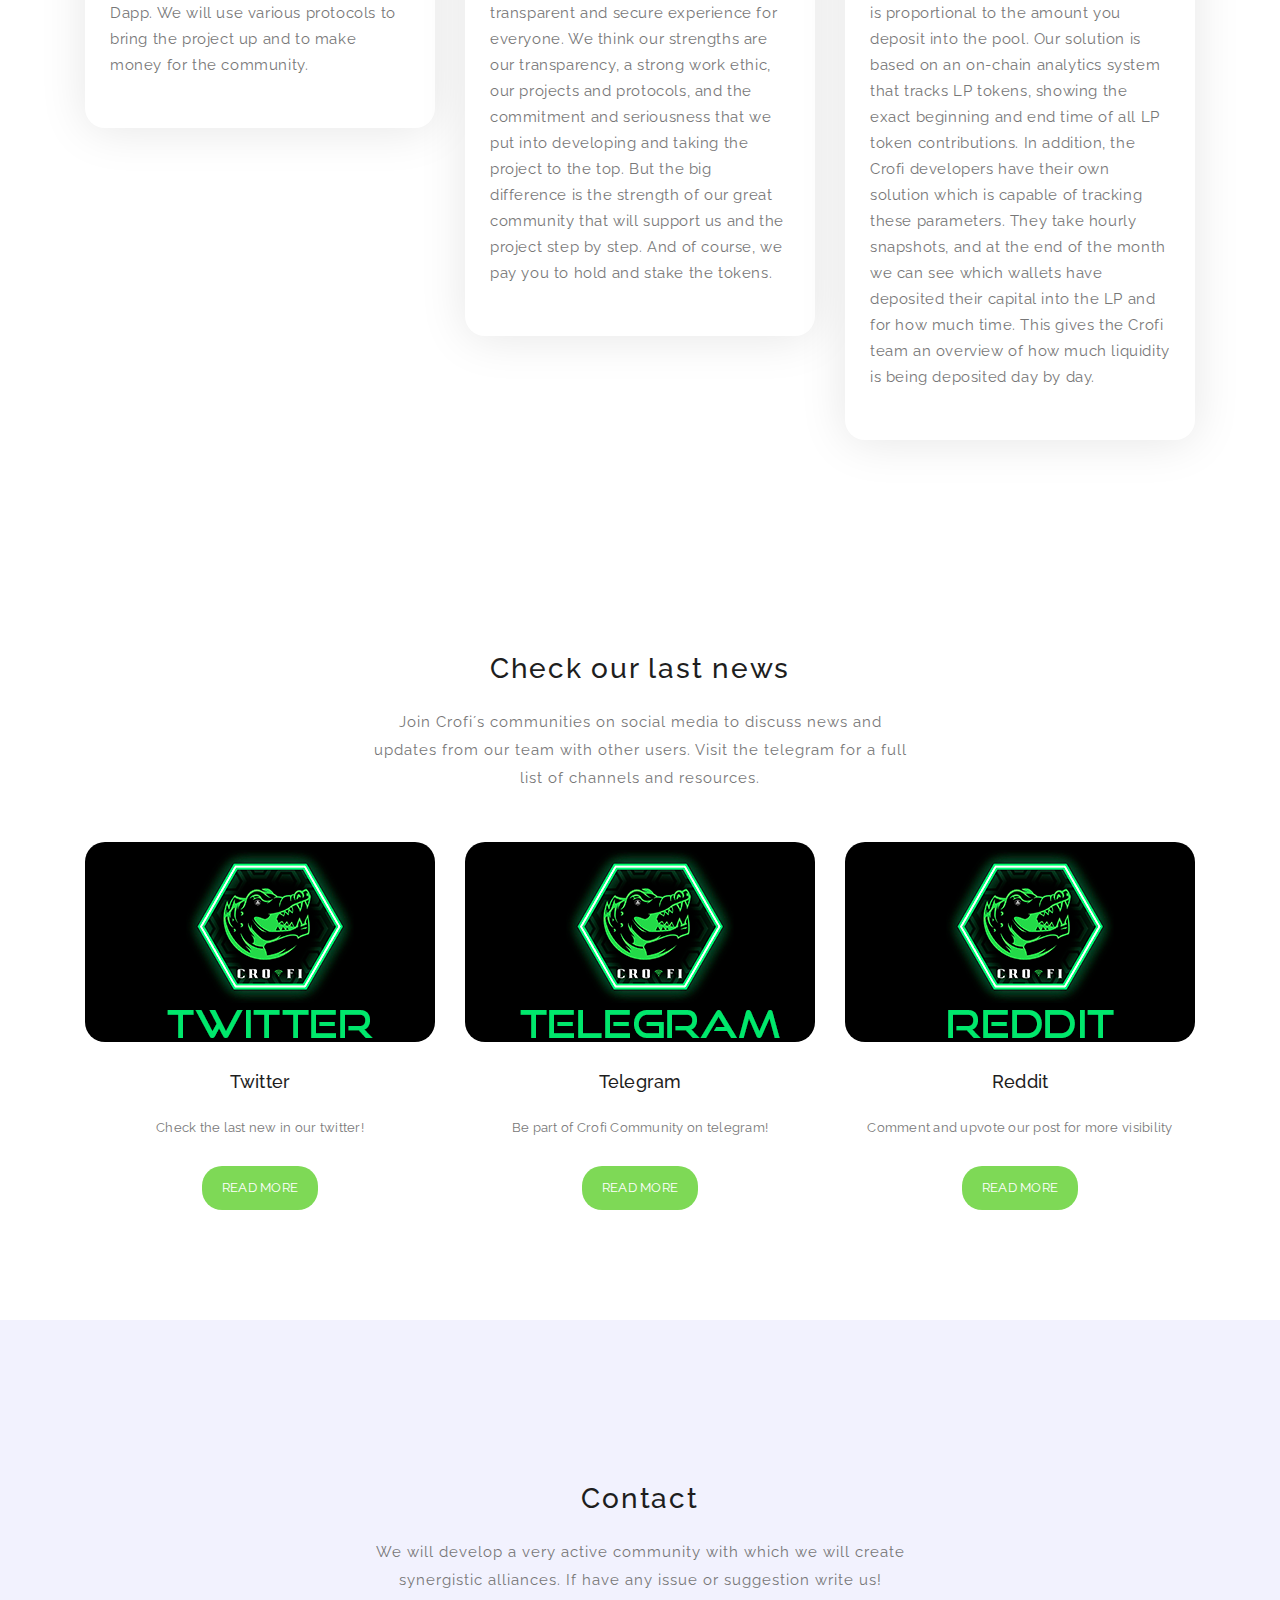
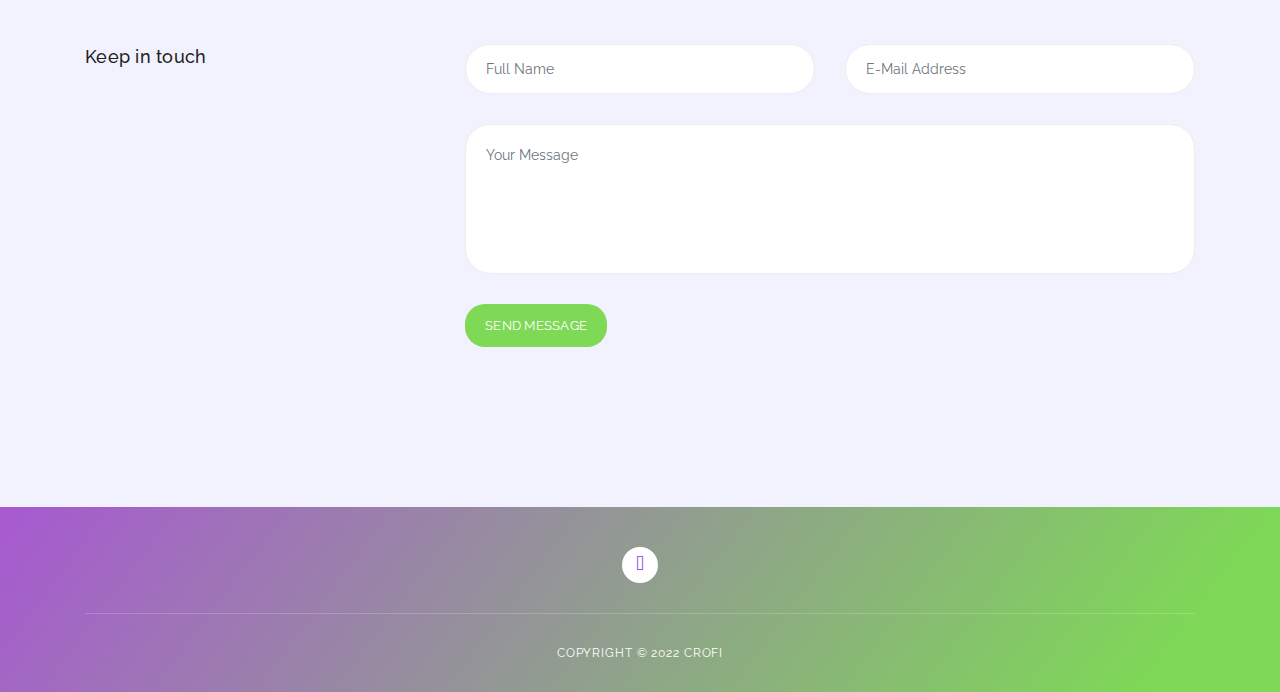
==== commit 8c95faed: "Update index.html" ====
--- a/index.html
+++ b/index.html
@@ -172,7 +172,7 @@
                         <h2 class="section-title">Tokenomics</h2>
                     </div>
                     <div class="left-text">
-                        <p>Total Supply 1,000,000</p>
+                        <p>Total Supply 1,000,000,000</p>
                         <p>1% Reflection 1% burn 2% LP & 5% marketing</p>
                     </div>
                 </div>
